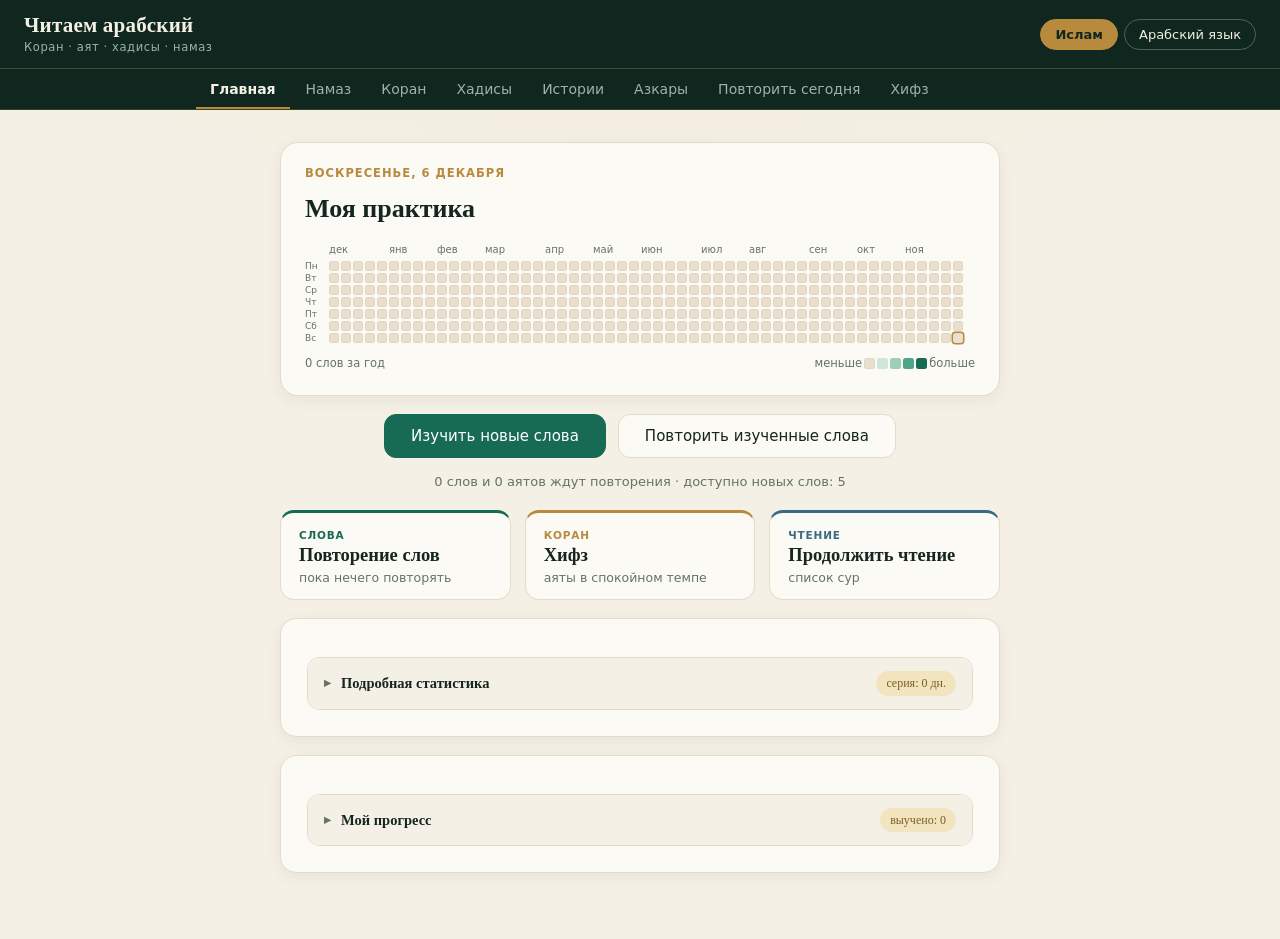
==== index.html @ 179c475f "Первичный коммит: сайт «Читаем арабский» Статический сайт (чистый HTML/CSS/JS, без сборщиков) для из" ====
﻿<!DOCTYPE html>
<html lang="ru">
<head>
<meta charset="UTF-8">
<meta name="viewport" content="width=device-width, initial-scale=1.0">
<title>Читаем арабский — тренажёр чтения</title>
<link rel="stylesheet" href="css/style.css">
</head>
<body>

  <div class="sticky-top">
  <header class="topbar">
    <div class="topbar-brand" onclick="switchTo('home')" role="button" tabindex="0" title="На главную">
      <h1 class="logo">Читаем арабский</h1>
      <p class="logo-sub">Коран · арабский · ежедневная практика</p>
    </div>
    <div class="mode-switch" role="tablist" aria-label="Режим обучения">
      <button class="mode-btn active" data-mode="islam" role="tab" aria-selected="true" onclick="setMode('islam')">Ислам</button>
      <button class="mode-btn" data-mode="arabic" role="tab" aria-selected="false" onclick="setMode('arabic')">Арабский язык</button>
    </div>
  </header>

  <nav class="subnav" aria-label="Разделы">
    <div class="subnav-inner">
      <button class="nav-tab" data-section="home">Главная</button>
      <button class="nav-tab" data-section="routes">Намаз</button>
      <button class="nav-tab active" data-section="quran">Коран</button>
      <button class="nav-tab" data-section="hadith">Хадисы</button>
      <button class="nav-tab" data-section="stories">Истории</button>
      <button class="nav-tab" data-section="adhkar">Азкары</button>
      <button class="nav-tab" data-section="review">Повторить сегодня <span class="nav-badge hidden" id="srsNavBadge"></span></button>
      <button class="nav-tab" data-section="hifz">Хифз <span class="nav-badge hidden" id="hifzNavBadge"></span></button>
      <button class="nav-tab hidden" data-section="huna1">Хуна Арабия 1 Том</button>
      <button class="nav-tab hidden" data-section="huna2">Хуна Арабия 2 Том</button>
      <button class="nav-tab hidden" data-section="words">Слова</button>
      <button class="nav-tab hidden" data-section="grammar">Грамматика</button>
    </div>
  </nav>
  </div>

  <!-- ЭКРАН 0: Главная — ежедневный план -->
  <main id="screen-home" class="screen">
    <div id="homeDashboard"></div>
  </main>

  <!-- ЭКРАН 0б: Намаз — путь понимания молитвы -->
  <main id="screen-routes" class="screen hidden">
    <h2 class="section-title">Намаз — понимать и заучивать молитву</h2>
    <div id="routesDashboard"></div>
  </main>

  <!-- ЭКРАН 1: Список сур (раздел «Коран») -->
  <main id="screen-list" class="screen">
    <h2 class="section-title">Коран</h2>
    <div id="storyList" class="story-grid"></div>
  </main>

  <!-- ЭКРАН 1б: Хадисы -->
  <main id="screen-hadith" class="screen hidden">
    <h2 class="section-title">Хадисы</h2>
    <div id="hadithList" class="story-grid"></div>
  </main>

  <!-- ЭКРАН 1б-2: Истории -->
  <main id="screen-stories" class="screen hidden">
    <h2 class="section-title">Истории</h2>
    <div id="storiesList" class="story-grid"></div>
  </main>

  <!-- ЭКРАН 1б-3: Азкары -->
  <main id="screen-adhkar" class="screen hidden">
    <h2 class="section-title">Азкары — поминание Аллаха</h2>
    <div id="adhkarList" class="story-grid"></div>
  </main>

  <!-- ЭКРАН 1в: Изучение слов -->
  <main id="screen-study" class="screen hidden">
    <h2 class="section-title">Изучение слов</h2>
    <div class="study-panel">
      <div id="studySetup">
        <label class="study-label">Источник слов</label>
        <select id="studySource" class="study-select"></select>
        <div id="studyFormatRow" class="hidden">
          <label class="study-label">Формат</label>
          <select id="studyFormat" class="study-select">
            <option value="choice">Выбор из вариантов</option>
            <option value="cards">Флеш-карточки (самооценка)</option>
          </select>
        </div>
        <button id="studyStartBtn" class="ctrl-btn primary wide">Начать</button>
        <p class="study-hint">Выбирайте правильный вариант из нескольких. Пять верных ответов подряд — слово считается выученным и больше не встречается в тренировке (остаётся в разделе «Повторить сегодня»). Сессия — не более 20 вопросов; каждые 5 слов — сборка аята из слов.</p>
      </div>
      <div id="studyGame" class="hidden">
        <div class="study-top">
          <div class="study-top-info">
            <div id="studySourceName" class="study-source-name"></div>
            <div class="study-progress">
              <span id="studyProgressText"></span>
              <span id="studyScoreText"></span>
            </div>
          </div>
          <button class="study-exit" id="studyExitBtn" title="Прервать тренировку">✕ Прервать</button>
        </div>
        <div id="studyStage"></div>
      </div>
    </div>
  </main>

  <!-- ЭКРАН 1г: Повторить сегодня (интервальное повторение) -->
  <main id="screen-review" class="screen hidden">
    <h2 class="section-title">Повторить сегодня</h2>
    <div class="study-panel" id="srsOverviewPanel"></div>
    <div class="study-panel hidden" id="srsSessionPanel">
      <div class="study-progress">
        <span id="srsProgressText"></span>
        <button class="study-exit" id="srsExitBtn" title="Прервать повторение">✕ Прервать</button>
        <span id="srsScoreText"></span>
      </div>
      <div id="srsStage"></div>
    </div>
  </main>

  <!-- ЭКРАН 1д: Хифз — заучивание Корана -->
  <main id="screen-hifz" class="screen hidden">
    <h2 class="section-title">Хифз — заучивание Корана</h2>
    <div class="study-panel" id="hifzSetupPanel">
      <h3 class="study-panel-title">Выбор аятов и режима</h3>
      <div id="hifzSetupForm"></div>
    </div>
    <div class="study-panel" id="hifzOverviewPanel">
      <h3 class="study-panel-title">Мой хифз</h3>
      <div id="hifzDashboard"></div>
    </div>
    <div class="study-panel hidden" id="hifzSessionPanel">
      <div class="study-progress">
        <span id="hifzProgressText"></span>
        <button class="study-exit" id="hifzExitBtn" title="Выйти из сессии">✕ Выйти</button>
        <span id="hifzScoreText"></span>
      </div>
      <div id="hifzStage"></div>
    </div>
  </main>

  <!-- ЭКРАН 1е: Хуна Арабия — Том 1 -->
  <main id="screen-huna1" class="screen hidden">
    <h2 class="section-title">Хуна Арабия — Том 1</h2>
    <div id="huna1List" class="book-list"></div>
  </main>

  <!-- ЭКРАН 1е-2: Хуна Арабия — Том 2 -->
  <main id="screen-huna2" class="screen hidden">
    <h2 class="section-title">Хуна Арабия — Том 2</h2>
    <div id="huna2List" class="book-list"></div>
  </main>

  <!-- ЭКРАН 1е-3: Грамматика -->
  <main id="screen-grammar" class="screen hidden">
    <h2 class="section-title">Грамматика</h2>
    <div class="words-bar">
      <button type="button" class="fold-all-btn" id="grammarFoldAll">Развернуть все</button>
    </div>
    <div id="grammarList" class="grammar-groups"></div>
  </main>

  <!-- ЭКРАН 1е-4: Заметка грамматики -->
  <main id="screen-grammar-note" class="screen hidden">
    <button class="back-btn" id="grammarBackBtn">← К списку грамматики</button>
    <h2 id="grammarNoteTitle" class="story-title-ru"></h2>
    <div id="grammarNoteBody" class="grammar-body"></div>
  </main>

  <!-- ЭКРАН 1е-5: Слова (Том → Глава → слова со статусом изучения) -->
  <main id="screen-words" class="screen hidden">
    <h2 class="section-title">Слова</h2>
    <div class="words-bar">
      <div class="words-books" id="wordsBooks" role="tablist" aria-label="Том"></div>
      <input id="wordsSearch" class="words-search" type="search" placeholder="Поиск слова или перевода…" aria-label="Поиск слова">
      <div class="words-filters" id="wordsFilters"></div>
      <button type="button" class="fold-all-btn" id="wordsFoldAll">Развернуть все</button>
    </div>
    <div id="wordsSummary" class="words-summary"></div>
    <div id="wordsBody" class="words-body"></div>
  </main>

  <!-- ЭКРАН 2: Чтение истории -->
  <main id="screen-reader" class="screen hidden">
    <button class="back-btn" id="readerBackBtn" onclick="goHome()">← К списку историй</button>
    <h2 id="storyTitleAr" class="story-title-ar"></h2>
    <h3 id="storyTitleRu" class="story-title-ru"></h3>
    <div id="storyIntro" class="story-intro hidden"></div>

    <div class="harakat-controls" id="harakatControls">
      <span class="hc-label">Огласовки:</span>
      <button class="hc-btn" data-h="full" title="Оригинальный текст с полными огласовками">полные</button>
      <button class="hc-btn" data-h="partial" title="Видны только шадда и сукун — падежные окончания скрыты">частичные</button>
      <button class="hc-btn" data-h="none" title="Текст без огласовок — тренировка чтения">без огласовок</button>
    </div>

    <div class="player-bar">
      <button id="btnRewind" class="player-btn" title="Назад на 5 секунд" aria-label="Назад на 5 секунд">−5с</button>
      <button id="btnPlayPause" class="player-btn primary" title="Воспроизвести или приостановить" aria-label="Воспроизвести или приостановить">▶</button>
      <button id="btnStop" class="player-btn" title="Остановить" aria-label="Остановить воспроизведение">■</button>
      <button id="btnForward" class="player-btn" title="Вперёд на 5 секунд" aria-label="Вперёд на 5 секунд">+5с</button>
      <div class="player-time">
        <span id="timeCurrent">0:00</span>
        <input type="range" id="seekBar" min="0" max="100" value="0" step="0.1">
        <span id="timeTotal">0:00</span>
      </div>
      <label class="speed-control reciter-control">
        Чтец:
        <select id="reciterSelect"></select>
      </label>
      <label class="speed-control">
        Скорость:
        <select id="speedSelect">
          <option value="0.75">0.75×</option>
          <option value="1" selected>1×</option>
          <option value="1.25">1.25×</option>
        </select>
      </label>
    </div>
    <audio id="audioPlayer" preload="none"></audio>

    <div id="playerStatus" class="recognition-status hidden"></div>

    <div class="basmala-block">
      <div class="basmala-ar" id="basmalaAr" lang="ar" dir="rtl"></div>
      <div class="basmala-ru" id="basmalaRu"></div>
    </div>

    <div id="storyText" class="story-text"></div>

    <div id="surahNav" class="surah-nav hidden"></div>

    <div id="readerStudy" class="reader-study"></div>

    <div class="legend">
      <span class="legend-item"><span class="dot dot-new"></span> новое слово</span>
      <span class="legend-item"><span class="dot dot-seen"></span> наведено курсором</span>
      <span class="legend-item"><span class="dot dot-known"></span> изучено (клик)</span>
      <span class="legend-item"><span class="dot dot-speaking"></span> сейчас звучит</span>
    </div>

    <div class="rec-panel">
      <div class="rec-buttons">
        <button class="ctrl-btn small" id="recToggleBtn">Записать моё чтение</button>
        <button class="ctrl-btn small hidden" id="recPlayBtn">▶ Прослушать себя</button>
        <button class="ctrl-btn small hidden" id="recDeleteBtn">Удалить запись</button>
      </div>
      <span id="recStatus" class="rec-status"></span>
      <p class="rec-hint">Запись остаётся только на вашем устройстве и никуда не отправляется. Это не проверка правильности чтения или таджвида — только возможность услышать себя и сравнить с чтецом.</p>
    </div>
  </main>

  <!-- Карточка слова -->
  <div id="wordCard" class="word-card hidden" role="dialog" aria-modal="true" aria-label="Карточка слова">
    <button class="word-card-close" onclick="closeWordCard()" aria-label="Закрыть карточку слова">✕</button>
    <div class="word-card-ar" id="wcAr" lang="ar" dir="rtl"></div>
    <div class="word-card-tr" id="wcTr"></div>
    <div class="word-card-row"><span class="label">Перевод:</span> <span id="wcRu"></span></div>
    <div class="word-card-row"><span class="label">Часть речи:</span> <span id="wcPos"></span></div>
    <div class="word-card-row"><span class="label">Корень:</span> <span id="wcRoot" class="arabic-inline"></span></div>
    <div class="word-card-row"><span class="label">Повторение:</span> <span id="wcSrs">—</span></div>
    <div class="word-card-row def"><span class="label">Объяснение:</span> <span id="wcDef"></span></div>
    <div class="word-card-actions">
      <button class="ctrl-btn small primary" id="wcSrsAction">Добавить в повторение</button>
      <button class="ctrl-btn small hidden" id="wcOccBtn"></button>
      <button class="ctrl-btn small hidden" id="wcRootBtn">Слова с этим корнем</button>
      <button class="ctrl-btn small" id="wcPlayBtn">Прослушать слово</button>
    </div>
  </div>

  <!-- Модальный список (вхождения слова / слова с корнем) -->
  <div id="listModal" class="word-card list-modal hidden" role="dialog" aria-modal="true" aria-label="Список">
    <button class="word-card-close" onclick="closeListModal()" aria-label="Закрыть список">✕</button>
    <h3 class="lm-title" id="lmTitle" lang="ar" dir="rtl"></h3>
    <p class="lm-note" id="lmNote"></p>
    <div class="lm-body" id="lmBody"></div>
  </div>
  <div id="overlay" class="overlay hidden" onclick="closeWordCard()"></div>

  <!-- Легковесная подсказка при наведении -->
  <div id="tooltip" class="tooltip hidden"></div>

  <script src="js/data.js"></script>
  <script src="js/data-juz30.js"></script>
  <script src="js/data-fatiha.js"></script>
  <script src="js/data-hadith.js"></script>
  <script src="js/data-namaz.js"></script>
  <script src="js/data-vault.js"></script>
  <script src="js/data-vault-words.js"></script>
  <script src="js/data-adhkar.js"></script>
  <script src="js/data-huna.js"></script>
  <script src="js/util.js"></script>
  <script src="js/mode.js"></script>
<script src="js/srs-core.js"></script>
<script src="js/words-core.js"></script>
<script src="js/word-index.js"></script>
  <script src="js/srs.js"></script>
  <script src="js/hifz.js"></script>
  <script src="js/dashboard.js"></script>
  <script src="js/routes.js"></script>
  <script src="js/app.js"></script>
</body>
</html>
---- css/style.css ----
/* ============================================================
   «Тихая рукопись» — дизайн сайта «Читаем арабский»
   Тёплая бумага, глубокая зелень, ночной индиго, матовое золото.
   Один файл стилей; все классы из HTML/JS сохранены.
   ============================================================ */

:root {
  /* основная палитра */
  --ink: #15251f;
  --ink-muted: #64726b;
  --night: #102720;
  --night-soft: #1b3b31;
  --paper: #f5f0e5;
  --paper-deep: #e9dfcc;
  --card: #fcfaf4;
  --emerald: #176b55;
  --emerald-bright: #2b8a6e;
  --gold: #b78a3d;
  --gold-soft: #f1e4bf;
  --terracotta: #a64b3b;
  --terracotta-soft: #f7ddd6;
  --blue: #386b82;
  --focus: #d1a449;

  /* мягкие производные */
  --emerald-soft: #e3efe9;
  --line: #e3dcc9;
  --shadow-soft: 0 4px 16px rgba(21, 37, 31, .06);
  --shadow-raised: 0 10px 28px rgba(21, 37, 31, .10);

  /* совместимость со старыми именами (использовались в JS/inline) */
  --bg: var(--paper);
  --panel: var(--card);
  --muted: var(--ink-muted);
  --accent: var(--emerald);
  --accent-soft: var(--emerald-soft);
  --playing: var(--emerald-bright);
  --new-word: var(--ink);
  --seen-word: #96702c;
  --known-word: var(--emerald);

  /* типографика */
  --font-ui: "Inter", "Segoe UI", system-ui, -apple-system, Arial, sans-serif;
  --font-serif: Georgia, "Palatino Linotype", "Times New Roman", serif;
  --ar-font: "Amiri", "Noto Naskh Arabic", "Scheherazade New", "Traditional Arabic", "Times New Roman", serif;

  --radius: 14px;
  --header-h: 110px;
}

* { box-sizing: border-box; }

html { scroll-behavior: smooth; }

body {
  margin: 0;
  font-family: var(--font-ui);
  background: var(--paper);
  background-image: radial-gradient(1200px 400px at 50% -80px, rgba(183, 138, 61, .06), transparent 70%);
  color: var(--ink);
  line-height: 1.55;
  -webkit-font-smoothing: antialiased;
}

/* ============================================================
   Шапка: тёмная «обложка»
   ============================================================ */

.sticky-top { position: sticky; top: 0; z-index: 50; }

.topbar {
  background: var(--night);
  color: var(--paper);
  padding: 13px 24px 11px;
  border-bottom: 1px solid rgba(183, 138, 61, .35);
}
.topbar-brand {
  max-width: 920px;
  margin: 0 auto;
  cursor: pointer;
  user-select: none;
}
.topbar-brand:focus-visible { outline: 3px solid var(--focus); outline-offset: 4px; border-radius: 4px; }
.logo {
  margin: 0;
  font-family: var(--font-serif);
  font-size: 21px;
  font-weight: 600;
  letter-spacing: .2px;
  color: var(--paper);
  line-height: 1.15;
}
.logo-sub {
  margin: 2px 0 0;
  font-size: 11.5px;
  letter-spacing: .6px;
  color: #9db3a8;
}
.badge {
  background: rgba(255,255,255,.16);
  padding: 6px 14px;
  border-radius: 20px;
  font-size: 14px;
}

/* ---------- Навигация ---------- */
.subnav {
  background: var(--night);
  border-bottom: 1px solid rgba(183, 138, 61, .25);
}
.subnav-inner {
  max-width: 920px; margin: 0 auto; padding: 0 16px;
  display: flex; gap: 2px; align-items: stretch;
  overflow-x: auto;
  scrollbar-width: none;
}
.subnav-inner::-webkit-scrollbar { display: none; }
.nav-tab {
  border: none; background: none; padding: 12px 14px 10px;
  font-family: var(--font-ui);
  font-size: 14px; cursor: pointer; color: #9db3a8;
  border-bottom: 2px solid transparent;
  white-space: nowrap;
  transition: color .15s, border-color .15s;
}
.nav-tab:hover { color: var(--paper); }
.nav-tab.active {
  color: var(--paper);
  border-bottom-color: var(--gold);
  font-weight: 600;
}
.nav-study { margin-right: 0; margin-left: auto; color: var(--emerald-bright); }

.nav-badge {
  background: var(--gold); color: var(--night);
  border-radius: 999px;
  font-size: 10.5px; font-weight: 700; padding: 1px 7px; margin-left: 6px;
  vertical-align: middle;
  font-variant-numeric: tabular-nums;
}

/* ============================================================
   Общие экраны
   ============================================================ */

.screen { max-width: 920px; margin: 0 auto; padding: 26px 20px 48px; }
.hidden { display: none !important; }

.section-title {
  font-family: var(--font-serif);
  font-size: 25px; font-weight: 600;
  margin: 6px 0 22px; color: var(--ink);
}

.list-header {
  display: flex; justify-content: space-between; align-items: center;
  gap: 12px; flex-wrap: wrap; margin: 8px 0 20px;
}
.list-header .section-title { margin: 0; }

/* ============================================================
   Каталог сур и историй
   ============================================================ */

#storyList { display: block; }
.story-grid {
  display: grid;
  grid-template-columns: repeat(auto-fill, minmax(min(264px, 100%), 1fr));
  gap: 16px;
}
.story-card {
  position: relative;
  background: var(--card);
  border: 1px solid var(--line);
  border-radius: var(--radius);
  padding: 20px 22px 16px;
  cursor: pointer;
  overflow: hidden;
  transition: transform .14s, box-shadow .14s, border-color .14s;
}
.story-card:hover {
  transform: translateY(-3px);
  border-color: var(--emerald);
  box-shadow: var(--shadow-raised);
}
/* бледный номер суры фоном */
.story-card[data-surah]:not([data-surah=""])::before {
  content: attr(data-surah);
  position: absolute; right: 10px; bottom: -14px;
  font-family: var(--font-serif);
  font-size: 64px; font-weight: 700; line-height: 1;
  color: rgba(23, 107, 85, .10);
  pointer-events: none;
}
.story-card .sc-ar {
  font-family: var(--ar-font);
  font-size: 27px;
  direction: rtl; text-align: right;
  color: var(--emerald);
  margin-bottom: 8px;
  line-height: 1.5;
}
.story-card .sc-ru { font-size: 15.5px; font-weight: 600; color: var(--ink); }
.story-card .sc-meta { font-size: 12.5px; color: var(--ink-muted); margin-top: 5px; padding-right: 34px; }

/* статус изучения — спокойная текстовая метка */
.sc-status {
  position: absolute; top: 12px; left: 12px;
  border: none; background: transparent;
  font-family: var(--font-ui);
  font-size: 11px; padding: 2px 4px;
  cursor: pointer; color: var(--ink-muted); white-space: nowrap;
  opacity: .85;
  transition: opacity .12s, color .12s;
}
.sc-status:hover { opacity: 1; color: var(--emerald); }
.sc-status.learning { color: var(--emerald); }
.sc-status.memorized { color: var(--gold); }

/* значок «учить слова» — правый нижний угол карточки */
.sc-study {
  position: absolute; bottom: 10px; right: 10px;
  width: 30px; height: 30px; border-radius: 50%;
  border: 1px solid var(--line); background: var(--paper);
  font-family: var(--font-ui); font-size: 12px; font-weight: 700;
  color: var(--emerald); cursor: pointer;
  display: inline-flex; align-items: center; justify-content: center;
  opacity: .8; transition: opacity .12s, background .12s, border-color .12s;
}
.sc-study:hover { opacity: 1; background: var(--emerald); color: #fff; border-color: var(--emerald); }

/* кнопка в конце читалки */
.reader-study { margin: 26px 0 8px; }

/* панель фильтра + поиск */
.surah-filter {
  display: flex; flex-wrap: wrap; gap: 8px;
  margin-bottom: 14px; align-items: center;
}
.sf-btn {
  border: 1px solid var(--line); background: var(--card); border-radius: 999px;
  padding: 6px 14px; font-size: 13px; cursor: pointer;
  color: var(--ink-muted);
  font-family: var(--font-ui);
  transition: background .15s, color .15s, border-color .15s;
}
.sf-btn:hover { background: var(--paper-deep); color: var(--ink); }
.sf-btn.active { background: var(--night); color: var(--paper); border-color: var(--night); }
.sf-search {
  flex: 1; min-width: 170px;
  border: 1px solid var(--line); border-radius: 999px;
  padding: 6px 16px; font-size: 13px;
  font-family: var(--font-ui);
  background: var(--card); color: var(--ink);
  outline: none;
  transition: border-color .15s;
}
.sf-search::placeholder { color: #9aa59e; }
.sf-search:focus { border-color: var(--gold); }

/* ============================================================
   Читалка
   ============================================================ */

.back-btn {
  background: none; border: none;
  color: var(--emerald);
  font-family: var(--font-ui);
  font-size: 14px; cursor: pointer;
  padding: 6px 0; margin-bottom: 10px;
}
.back-btn:hover { text-decoration: underline; }

.story-title-ar {
  font-family: var(--ar-font);
  font-size: 40px;
  direction: rtl; text-align: right;
  margin: 0 0 6px;
  color: var(--emerald);
  line-height: 1.45;
}
.story-title-ru {
  font-family: var(--font-serif);
  font-size: 17px; color: var(--ink-muted);
  margin: 0 0 18px; font-weight: 500;
}

/* Пояснительный блок текста (например, раздел «Намаз») */
.story-intro {
  max-width: 760px; margin: 0 0 20px;
  padding: 16px 20px;
  background: var(--paper-deep);
  border-left: 3px solid var(--emerald);
  border-radius: 0 12px 12px 0;
}
.story-intro p {
  margin: 0 0 10px; font-size: 14.5px; line-height: 1.65; color: var(--ink);
}
.story-intro p:last-child { margin-bottom: 0; }

/* ---------- Сегментированный контрол огласовок ---------- */
.harakat-controls {
  display: inline-flex; align-items: center; gap: 10px; flex-wrap: wrap;
  margin: 0 0 16px;
}
.hc-label { font-size: 12.5px; color: var(--ink-muted); }
.hc-btn {
  border: 1px solid var(--line); background: var(--card);
  padding: 6px 14px; font-size: 13px; cursor: pointer;
  font-family: var(--font-ui); color: var(--ink-muted);
  transition: background .15s, color .15s;
}
.hc-btn:first-of-type { border-radius: 10px 0 0 10px; }
.hc-btn:last-of-type { border-radius: 0 10px 10px 0; }
.hc-btn + .hc-btn { margin-left: -1px; }
.hc-btn:hover { background: var(--paper-deep); color: var(--ink); }
.hc-btn.active { background: var(--night); color: var(--paper); border-color: var(--night); }

/* ---------- Плеер: компактная тёмная панель ---------- */
.player-bar {
  position: sticky;
  top: calc(var(--header-h, 110px) + 10px);
  z-index: 55; /* выше шапки: плеер не может быть перекрыт ничем */
  display: flex; flex-wrap: wrap; align-items: center; gap: 10px;
  background: var(--night);
  border: 1px solid rgba(183, 138, 61, .3);
  border-radius: var(--radius);
  padding: 10px 14px;
  box-shadow: var(--shadow-soft);
  margin-bottom: 20px;
}
.player-btn {
  background: transparent;
  border: 1px solid rgba(245, 240, 229, .28);
  border-radius: 10px;
  padding: 8px 12px;
  font-size: 13.5px; cursor: pointer;
  color: var(--paper);
  font-variant-numeric: tabular-nums;
  min-width: 44px;
  transition: background .14s, border-color .14s;
}
.player-btn:hover { background: rgba(245, 240, 229, .12); }
.player-btn.primary {
  background: var(--gold); color: var(--night);
  border-color: var(--gold); font-size: 15px;
}
.player-btn.primary:hover { background: var(--focus); border-color: var(--focus); }
.player-time {
  display: flex; align-items: center; gap: 10px;
  flex: 1; min-width: 190px;
  font-size: 12.5px; color: #b8c7bd;
  font-variant-numeric: tabular-nums;
}
#seekBar { flex: 1; accent-color: var(--gold); cursor: pointer; }
.speed-control {
  font-size: 12.5px; color: #b8c7bd;
  display: inline-flex; align-items: center; gap: 6px;
}
.speed-control select {
  padding: 5px 8px; border-radius: 8px;
  border: 1px solid rgba(245, 240, 229, .28);
  background: var(--night-soft); color: var(--paper);
  font-family: var(--font-ui); font-size: 12.5px;
  cursor: pointer;
}
.speed-control select:focus-visible { outline: 2px solid var(--focus); }

.recognition-status {
  padding: 10px 16px; border-radius: 10px; margin-bottom: 16px;
  font-size: 14px;
  background: var(--emerald-soft); color: var(--emerald);
}

/* ---------- Басмала ---------- */
.basmala-block { text-align: center; margin: 4px 0 26px; }
.basmala-ar {
  font-family: var(--ar-font);
  font-size: 27px;
  color: var(--gold);
  direction: rtl;
  line-height: 1.6;
}
.basmala-ru { font-size: 12.5px; color: var(--ink-muted); margin-top: 2px; }

/* ---------- Аяты ---------- */
.story-text { direction: rtl; }
.sentence {
  font-family: var(--ar-font);
  font-size: 36px;
  line-height: 1.95;
  margin-bottom: 22px;
  padding: 18px 22px 16px;
  background: var(--card);
  border: 1px solid var(--line);
  border-right: 3px solid var(--paper-deep);
  border-radius: var(--radius);
  transition: border-color .2s, background .2s;
  max-width: 100%;
}
.sentence.playing {
  border-right-color: var(--emerald);
  background: #f0f6f1;
  box-shadow: none;
}
.ayah-num {
  display: inline-flex;
  align-items: center; justify-content: center;
  width: 36px; height: 36px;
  border: 1px solid #d4c9ab;
  border-radius: 50%;
  background: transparent;
  color: var(--ink-muted);
  font-size: 17px;
  font-family: var(--ar-font);
  cursor: pointer; user-select: none;
  vertical-align: middle;
  margin-left: 10px;
  transition: border-color .15s, color .15s;
}
.ayah-num:hover { border-color: var(--gold); color: var(--gold); }

.sentence .word {
  cursor: pointer;
  border-radius: 5px;
  padding: 0 4px;
  margin: 0 3px;
  transition: background .15s, color .15s;
}
.sentence .word.status-seen { color: var(--seen-word); }
.sentence .word.status-known {
  color: var(--known-word);
  box-shadow: inset 0 -2px 0 rgba(23, 107, 85, .28);
}
.sentence .word:hover { background: var(--gold-soft); }

.sentence-ru {
  direction: ltr; text-align: left;
  font-family: var(--font-ui);
  font-size: 14.5px; color: var(--ink-muted);
  margin-top: 8px; line-height: 1.55;
}
.sentence-en {
  direction: ltr; text-align: left;
  font-family: var(--font-ui);
  font-size: 12.5px; color: #99a29b;
  font-style: italic;
  margin-top: 4px; line-height: 1.5;
}
.sentence-tr {
  direction: ltr; text-align: left;
  font-family: var(--font-ui);
  font-size: 14.5px; color: #5f7d6e;
  margin-top: 7px; line-height: 1.55;
}
.sentence-when {
  direction: ltr; text-align: left;
  font-family: var(--font-ui);
  font-size: 12.5px; color: #8a6a2a;
  border-left: 2px solid var(--gold);
  border-radius: 0;
  padding: 2px 0 2px 10px;
  margin-top: 10px;
  max-width: 100%;
  display: block;
  width: fit-content;
}

/* ---------- Легенда ---------- */
.legend {
  display: flex; flex-wrap: wrap; gap: 16px; margin-top: 26px;
  font-size: 12.5px; color: var(--ink-muted);
}
.legend-item { display: flex; align-items: center; gap: 6px; }
.dot { width: 11px; height: 11px; border-radius: 50%; display: inline-block; }
.dot-new { background: var(--new-word); }
.dot-seen { background: var(--seen-word); }
.dot-known { background: var(--known-word); }
.dot-speaking { background: var(--playing); }

/* ---------- Подсказка ---------- */
.tooltip {
  position: fixed; z-index: 60; max-width: 280px;
  background: var(--night); color: var(--paper);
  padding: 9px 13px; border-radius: 10px; font-size: 13.5px;
  border: 1px solid rgba(183, 138, 61, .35);
  pointer-events: none; box-shadow: var(--shadow-raised);
}
.tooltip .tt-ar { font-family: var(--ar-font); font-size: 20px; direction: rtl; }
.tooltip .tt-ru { color: #e4cf9a; }

/* ============================================================
   Карточка слова и модальные окна
   ============================================================ */

.overlay { position: fixed; inset: 0; background: rgba(16, 24, 20, .45); z-index: 70; }
.word-card {
  position: fixed; top: 50%; left: 50%; transform: translate(-50%, -50%);
  z-index: 80; background: #fdfcf7;
  width: min(440px, 92vw);
  max-height: 88vh; overflow-y: auto;
  border: 1px solid var(--line);
  border-radius: 16px; padding: 28px;
  box-shadow: 0 24px 60px rgba(21, 37, 31, .22);
}
.word-card-close {
  position: absolute; top: 10px; right: 12px;
  border: none; background: none;
  font-size: 17px; cursor: pointer; color: var(--ink-muted);
  width: 36px; height: 36px; border-radius: 50%;
}
.word-card-close:hover { background: var(--paper-deep); color: var(--ink); }
.word-card-ar {
  font-family: var(--ar-font); font-size: 44px; direction: rtl; text-align: right;
  color: var(--emerald); margin-bottom: 2px; line-height: 1.5;
}
.word-card-tr {
  color: var(--ink-muted); font-style: italic; margin-bottom: 14px;
  direction: ltr; text-align: left; font-size: 14px;
}
.word-card-row { margin-bottom: 9px; font-size: 14.5px; }
.word-card-row .label {
  color: var(--ink-muted); font-weight: 600; font-size: 12px;
  text-transform: uppercase; letter-spacing: .4px; margin-right: 6px;
}
.arabic-inline { font-family: var(--ar-font); font-size: 20px; }
.word-card-row.def {
  margin-top: 12px; padding-top: 12px;
  border-top: 1px dashed var(--line);
  line-height: 1.65; color: var(--ink);
}
.word-card-actions {
  display: flex; flex-wrap: wrap; gap: 8px; justify-content: center; margin-top: 16px;
}

.list-modal { width: min(560px, 94vw); }
.lm-title {
  margin: 4px 0 2px; font-size: 24px; color: var(--emerald);
  font-family: var(--ar-font); direction: rtl; text-align: right;
}
.lm-note { font-size: 12px; color: var(--ink-muted); margin: 0 0 12px; }
.lm-body { max-height: 56vh; overflow-y: auto; display: flex; flex-direction: column; gap: 8px; }
.occ-item {
  border: 1px solid var(--line); border-radius: 10px; padding: 10px 12px;
  background: var(--card); display: flex; flex-direction: column; gap: 6px;
  align-items: flex-start;
}
.occ-item.occ-current { border-color: var(--emerald); background: var(--emerald-soft); }
.occ-src { font-size: 12px; color: var(--ink-muted); direction: ltr; }
.occ-context {
  font-family: var(--ar-font); font-size: 21px; line-height: 1.8;
  color: var(--ink); width: 100%;
}
.occ-word-ar { font-family: var(--ar-font); font-size: 26px; color: var(--emerald); direction: rtl; }
.occ-ru { font-size: 13.5px; color: var(--ink); }
.occ-mark { background: var(--gold-soft); color: inherit; border-radius: 4px; padding: 0 2px; }

.word.jump-flash { animation: jumpflash 1.3s ease-in-out 2; }
@keyframes jumpflash {
  0% { background: var(--gold-soft); box-shadow: 0 0 0 3px var(--gold); }
  100% { background: transparent; box-shadow: 0 0 0 0 transparent; }
}

/* ============================================================
   Кнопки
   ============================================================ */

.ctrl-btn {
  background: var(--card);
  border: 1px solid var(--line);
  border-radius: 10px;
  padding: 10px 18px;
  font-size: 14px; font-family: var(--font-ui);
  color: var(--ink);
  cursor: pointer;
  transition: background .14s, border-color .14s;
}
.ctrl-btn:hover { background: var(--paper-deep); border-color: #cfc4a8; }
.ctrl-btn:active { background: var(--paper-deep); }
.ctrl-btn.small { padding: 7px 13px; font-size: 13px; margin-top: 10px; }
.ctrl-btn.wide { width: 100%; margin-top: 16px; }
.ctrl-btn.primary {
  background: var(--emerald); color: #fff; border-color: var(--emerald);
}
.ctrl-btn.primary:hover { background: #12584a; border-color: #12584a; }
.ctrl-btn:disabled { opacity: .45; cursor: default; }

.surah-nav {
  display: flex; flex-wrap: wrap; gap: 10px; justify-content: center;
  margin-top: 30px; padding-top: 22px;
  border-top: 1px solid var(--line);
}
.surah-nav .ctrl-btn { margin-top: 0; }

/* ---------- Запись своего чтения ---------- */
.rec-panel {
  margin-top: 24px; padding: 14px 16px;
  background: var(--card);
  border: 1px dashed #cfc4a8; border-radius: var(--radius);
}
.rec-buttons { display: flex; gap: 8px; flex-wrap: wrap; align-items: center; }
.rec-status { font-size: 12.5px; color: var(--ink-muted); margin-left: 8px; }
.rec-hint { font-size: 12px; color: var(--ink-muted); margin: 10px 0 0; }

/* ============================================================
   Панели изучения
   ============================================================ */

.study-panel {
  background: var(--card); border: 1px solid var(--line);
  border-radius: 16px; padding: 26px;
  max-width: 720px; margin: 0 auto 18px;
  box-shadow: var(--shadow-soft);
}
.study-panel-title {
  font-family: var(--font-serif);
  margin: 0 0 16px; font-size: 19px; font-weight: 600;
}
.study-label { display: block; font-size: 12.5px; color: var(--ink-muted); margin: 14px 0 5px; }
.study-label:first-child { margin-top: 0; }
.study-select {
  width: 100%; padding: 10px 12px; border-radius: 10px;
  border: 1px solid var(--line); background: var(--card);
  font-size: 14px; font-family: var(--font-ui); color: var(--ink);
}
.study-select:focus-visible { outline: 2px solid var(--focus); }
.study-hint { font-size: 12.5px; color: var(--ink-muted); margin-top: 12px; line-height: 1.6; }

.study-top {
  display: flex; align-items: flex-start; justify-content: space-between;
  gap: 12px; margin-bottom: 16px;
  scroll-margin-top: 124px;
}
.study-top-info { min-width: 0; }
.study-source-name {
  font-family: var(--font-serif); font-size: 16px; color: var(--ink);
  margin-bottom: 4px; overflow: hidden; text-overflow: ellipsis; white-space: nowrap;
}
.study-progress {
  display: flex; gap: 12px; align-items: center;
  font-size: 12.5px; color: var(--ink-muted);
  font-variant-numeric: tabular-nums;
}
#studyStage { scroll-margin-top: 124px; }
#exFeedback { scroll-margin-top: 124px; }
.study-question-ar {
  font-family: var(--ar-font); font-size: 42px; direction: rtl; text-align: center;
  color: var(--emerald); margin: 10px 0 22px; line-height: 1.75;
}
.study-audio-wrap { text-align: center; margin: -6px 0 18px; }
.study-audio-btn {
  display: inline-flex; align-items: center; gap: 8px;
  border: 1.5px solid var(--emerald); background: var(--emerald-soft);
  color: var(--emerald); border-radius: 999px; padding: 9px 22px;
  font-size: 14px; font-weight: 600; cursor: pointer;
  font-family: var(--font-ui);
  transition: background .15s, color .15s, transform .1s;
}
.study-audio-btn:hover { background: var(--emerald); color: #fff; }
.study-audio-btn:active { transform: scale(.97); }
.study-exit {
  border: none; background: none; color: var(--ink-muted); font-size: 12.5px;
  cursor: pointer; padding: 4px 8px; border-radius: 8px;
  font-family: var(--font-ui);
}
.study-exit:hover { color: var(--terracotta); background: var(--terracotta-soft); }
.study-question-ru {
  font-size: 18px; text-align: center; font-weight: 600; margin: 14px 0 20px;
}
.study-options { display: grid; grid-template-columns: 1fr 1fr; gap: 10px; }
.option-btn {
  padding: 13px 12px; border-radius: 12px; border: 1px solid var(--line);
  background: var(--card); font-size: 15px; cursor: pointer; line-height: 1.45;
  font-family: var(--font-ui); color: var(--ink);
  transition: background .14s, border-color .14s;
}
.option-btn {
  position: relative;
  display: flex;
  align-items: center;
  gap: 10px;
  text-align: left;
}
.option-btn .ob-num {
  flex: 0 0 auto;
  width: 22px; height: 22px;
  display: inline-flex; align-items: center; justify-content: center;
  border: 1px solid var(--line);
  border-radius: 6px;
  background: var(--paper-deep);
  color: var(--ink-muted);
  font-family: var(--font-ui);
  font-size: 12px;
  font-weight: 700;
  line-height: 1;
}
.option-btn:hover:not(:disabled) .ob-num { border-color: var(--gold); color: #7d5a1a; background: #fff; }
.option-btn.correct .ob-num { border-color: var(--emerald); color: var(--emerald); background: #fff; }
.option-btn.wrong .ob-num { border-color: var(--terracotta); color: var(--terracotta); background: #fff; }
.option-btn .ob-text { flex: 1 1 auto; }
.option-btn .ob-ar { font-family: var(--ar-font); font-size: 24px; flex: 1 1 auto; }
.option-btn:hover:not(:disabled) { background: var(--gold-soft); border-color: #d4c28a; }
.option-btn:disabled { cursor: default; }
.option-btn.correct { background: #e0efe6; border-color: var(--emerald); }
.option-btn.wrong { background: var(--terracotta-soft); border-color: #d9a08f; }

.study-word-info {
  margin-top: 20px; padding: 18px 16px; border-radius: 12px;
  background: var(--emerald-soft); text-align: center;
}
.study-word-info .swi-ar {
  font-family: var(--ar-font); font-size: 31px; color: var(--emerald);
  direction: rtl; line-height: 1.65;
}
.study-word-info .swi-tr { font-size: 13.5px; color: var(--ink-muted); font-style: italic; }
.study-word-info .swi-ru { font-size: 16px; margin-top: 6px; }
.study-word-info .ctrl-btn { margin-top: 10px; }
.ex-result { font-size: 14px; font-weight: 700; letter-spacing: .3px; margin-bottom: 8px; }
.ex-result.ex-ok { color: #1f6f4a; }
.ex-result.ex-bad { color: #b3261e; }
.study-learned { margin-bottom: 16px; font-size: 14px; color: var(--emerald); }

/* сборка фразы */
.chip {
  display: inline-block; font-family: var(--ar-font); font-size: 24px;
  padding: 4px 14px; border: 1px solid var(--line); border-radius: 10px;
  background: var(--card); cursor: pointer; margin: 4px; direction: rtl;
  transition: background .13s;
}
.chip:hover { background: var(--gold-soft); }
.chip.used { opacity: .28; pointer-events: none; }
.builder-pool {
  min-height: 90px; padding: 10px; border: 2px dashed #cfc4a8;
  border-radius: 12px; text-align: center; direction: rtl; margin-bottom: 14px;
}
.builder-answer {
  min-height: 84px; padding: 10px; border: 2px solid var(--paper-deep);
  border-radius: 12px; background: var(--card); text-align: center;
  direction: rtl; margin-bottom: 14px;
}
.builder-answer.builder-ok { border-color: var(--emerald); background: #edf6f0; }
.builder-answer.builder-bad { border-color: var(--terracotta); background: var(--terracotta-soft); }
.study-actions { display: flex; gap: 10px; margin-top: 6px; flex-wrap: wrap; }
.study-summary { text-align: center; padding: 30px 0; }
.study-summary .big { font-family: var(--font-serif); font-size: 44px; margin: 10px 0; }
.study-summary .percent { font-size: 17px; color: var(--ink-muted); margin-bottom: 18px; }

/* итоговый список «стоит повторить» */
.study-missed {
  max-width: 520px; margin: 0 auto 20px; text-align: left;
  background: var(--paper-deep); border-radius: 12px; padding: 14px 18px;
}
.study-missed .sm-title { font-size: 12.5px; letter-spacing: .5px; text-transform: uppercase; color: var(--gold); font-weight: 600; margin-bottom: 8px; }
.study-missed .sm-item { display: flex; justify-content: space-between; align-items: baseline; gap: 12px; padding: 5px 0; border-bottom: 1px dashed var(--line); }
.study-missed .sm-item:last-child { border-bottom: none; }
.study-missed .sm-ar { font-family: var(--ar-font); font-size: 22px; color: var(--emerald); direction: rtl; }
.study-missed .sm-ru { font-size: 13.5px; color: var(--ink-muted); text-align: right; }

/* ---------- Статистика изучения ---------- */
#studyStatsPanel { margin-top: 18px; }
#studyStats { margin-bottom: 10px; }
.stats-row { display: grid; grid-template-columns: repeat(3, 1fr); gap: 10px; }
.stats-row-4 { grid-template-columns: repeat(4, 1fr); }
.stats-row-5 { grid-template-columns: repeat(5, 1fr); }
.stat-box {
  background: var(--paper); border: 1px solid var(--line);
  border-radius: 12px; padding: 13px 8px; text-align: center;
}
.stat-box .stat-num {
  font-family: var(--font-serif);
  font-size: 26px; font-weight: 700; color: var(--emerald);
  font-variant-numeric: tabular-nums;
}
.stat-box .stat-label { font-size: 11.5px; color: var(--ink-muted); margin-top: 2px; }

details.stats-section {
  border: 1px solid var(--line); border-radius: 12px;
  margin-top: 12px; overflow: hidden; background: var(--card);
}
details.stats-section summary {
  list-style: none; cursor: pointer; user-select: none;
  padding: 13px 16px; font-size: 14.5px; font-weight: 600;
  display: flex; align-items: center; gap: 10px;
  background: var(--paper);
  font-family: var(--font-serif);
}
details.stats-section summary::-webkit-details-marker { display: none; }
details.stats-section summary::before {
  content: '▸'; color: var(--ink-muted); transition: transform .15s; font-size: 13px;
}
details.stats-section[open] summary::before { transform: rotate(90deg); }
details.stats-section summary:hover { background: var(--paper-deep); }
.ss-badge {
  margin-left: auto; font-size: 12px; font-weight: 400; color: var(--ink-muted);
  background: var(--gold-soft); color: #7c5f22; border-radius: 999px; padding: 3px 10px;
}
.stats-section-body { padding: 12px 16px 16px; }

.src-progress { display: flex; flex-direction: column; gap: 8px; }
.src-row { display: flex; align-items: center; gap: 10px; font-size: 13px; }
.src-name { width: 46%; min-width: 0; white-space: nowrap; overflow: hidden; text-overflow: ellipsis; color: var(--ink); }
.src-bar {
  flex: 1; height: 6px; background: var(--paper-deep); border-radius: 3px; overflow: hidden;
  position: relative;
}
.src-bar i { display: block; height: 100%; border-radius: 3px; }
.src-bar .seg-start { position: absolute; left: 0; top: 0; background: #a8d5bc; transition: width .3s; }
.src-bar .seg-solid { position: absolute; left: 0; top: 0; background: var(--emerald); transition: width .3s; }
.stats-legend { font-size: 12px; color: var(--ink-muted); margin: 10px 0 0; }
.seg-demo { display: inline-block; width: 14px; height: 8px; border-radius: 3px; vertical-align: middle; margin: 0 2px; }
.seg-demo.start { background: #a8d5bc; }
.seg-demo.solid { background: var(--emerald); }
.src-count { width: 52px; text-align: right; color: var(--ink-muted); font-variant-numeric: tabular-nums; }
.stats-subtitle {
  font-family: var(--font-serif);
  font-size: 15px; font-weight: 600; color: var(--ink);
  margin: 20px 0 10px;
}
.hard-words { display: flex; flex-direction: column; gap: 6px; }
.hw-item {
  display: flex; align-items: center; gap: 12px; font-size: 13.5px;
  padding: 8px 12px; background: var(--paper); border: 1px solid var(--line); border-radius: 10px;
}
.hw-item .hw-ar { font-family: var(--ar-font); font-size: 22px; color: var(--ink); }
.hw-item .hw-ru { flex: 1; color: var(--ink-muted); min-width: 0; white-space: nowrap; overflow: hidden; text-overflow: ellipsis; }
.hw-item .hw-stat { color: var(--terracotta); font-variant-numeric: tabular-nums; white-space: nowrap; }
.hw-item .hw-stat .ok { color: var(--emerald); }
.stats-empty { font-size: 13px; color: var(--ink-muted); }

/* ============================================================
   Повторение (SRS) — режим сосредоточения
   ============================================================ */

.srs-select-sm { max-width: 180px; }
.srs-card-ar {
  font-family: var(--ar-font); font-size: 52px; direction: rtl; text-align: center;
  color: var(--emerald); margin: 16px 0 8px; line-height: 1.7;
}
.srs-reveal-wrap { text-align: center; margin: 14px 0; }
.srs-answer {
  margin: 6px 0 4px; padding: 20px 16px;
  background: var(--paper); border: 1px solid var(--line);
  border-radius: 12px; text-align: center;
}
.srs-answer .swi-ru { font-size: 18px; font-weight: 600; }
.srs-answer .swi-tr { font-size: 13.5px; color: var(--ink-muted); font-style: italic; margin-top: 2px; }
.srs-meta { font-size: 12.5px; color: var(--ink-muted); margin-top: 6px; }
.srs-meta.src { color: var(--ink-muted); font-size: 12px; margin-top: 8px; }
.srs-grades {
  display: grid; grid-template-columns: repeat(4, 1fr); gap: 10px; margin-top: 18px;
}
.grade-btn {
  padding: 13px 8px; border-radius: 12px; border: 1px solid var(--line);
  background: var(--card); font-size: 14px; font-weight: 600; cursor: pointer;
  font-family: var(--font-ui); color: var(--ink);
  transition: background .14s, transform .1s;
}
.grade-btn:active { transform: scale(.98); }
.grade-btn .kbd {
  font-size: 10px; font-weight: 400; opacity: .55;
  border: 1px solid currentColor; border-radius: 4px; padding: 0 4px; margin-left: 4px;
}
.grade-again { background: var(--terracotta-soft); border-color: #ddb3a8; color: var(--terracotta); }
.grade-again:hover { background: #f2cec4; }
.grade-hard { background: var(--gold-soft); border-color: #d9c288; color: #7c5f22; }
.grade-hard:hover { background: #ead9ac; }
.grade-good { background: var(--emerald-soft); border-color: #bcd9c8; color: var(--emerald); }
.grade-good:hover { background: #d3e7dc; }
.grade-easy { background: #e8edf2; border-color: #c0ced9; color: var(--blue); }
.grade-easy:hover { background: #dbe4ec; }
.srs-done { text-align: center; font-size: 16px; padding: 22px 0; line-height: 1.65; }
.srs-note {
  font-size: 12.5px; background: var(--gold-soft); color: #7c5f22;
  padding: 10px 14px; border-radius: 10px; margin-top: 14px;
}
.srs-actions-center { text-align: center; margin-top: 18px; }
.srs-summary { text-align: center; padding: 24px 0; }
.srs-summary .big { font-family: var(--font-serif); font-size: 42px; margin: 8px 0; }
.srs-summary .percent { font-size: 15px; color: var(--ink-muted); }
.srs-tally { margin: 12px 0; font-size: 14.5px; }

/* ---------- Тренажёр: типы заданий ---------- */
.ex-type-label {
  text-align: center; font-size: 10.5px; color: var(--ink-muted);
  text-transform: uppercase; letter-spacing: .8px; margin-bottom: 10px;
}
.ex-question-ru {
  font-size: 16px; text-align: center; font-weight: 600; margin: 4px 0 16px;
}
.ex-skip-row { text-align: center; margin-top: 16px; }
.gap-sentence {
  font-family: var(--ar-font); font-size: 31px; direction: rtl; text-align: center;
  line-height: 2; margin: 6px 0 16px; color: var(--ink);
}
.gap-blank {
  display: inline-block; min-width: 110px; min-height: 1em;
  border-bottom: 3px dotted var(--gold); border-radius: 3px;
  background: #f3efe2; margin: 0 6px; vertical-align: baseline;
}
.gap-blank.filled-ok { border-bottom: 3px solid var(--emerald); background: #edf6f0; }
.gap-blank.filled-bad { border-bottom: 3px solid var(--terracotta); background: var(--terracotta-soft); }
.gap-reveal {
  font-family: var(--ar-font); font-size: 27px; direction: rtl; text-align: center;
  line-height: 1.9; margin: 2px 0; color: var(--ink);
}
.gap-reveal-ru {
  font-size: 13.5px; color: var(--ink-muted); text-align: left;
  margin: 4px 0 10px; line-height: 1.5;
}

/* ============================================================
   Хифз — спокойный режим
   ============================================================ */

.hf-ayah-ar {
  font-family: var(--ar-font); font-size: 34px; direction: rtl; text-align: right;
  line-height: 2.05; color: var(--ink); background: var(--card);
  border: 1px solid var(--line); border-right: 3px solid var(--paper-deep);
  border-radius: var(--radius);
  padding: 16px 20px; margin-bottom: 8px;
}
.hf-ayah-ru { font-size: 13.5px; color: var(--ink-muted); margin-bottom: 14px; text-align: left; }
.hf-dim { color: #a9b0aa; }
/* маска: светлая бумага с пунктиром вместо тёмного прямоугольника */
.hf-mask {
  color: transparent;
  background: transparent;
  border-bottom: 3px dotted #c9b98d;
  border-radius: 2px;
  cursor: pointer; padding: 0 4px;
  transition: color .15s, background .15s, border-color .15s;
}
.hf-mask:hover { background: #f3edda; }
.hf-mask.revealed {
  color: var(--ink); background: var(--gold-soft);
  border-bottom-color: transparent;
}
.hf-level-row {
  display: flex; align-items: center; justify-content: center;
  gap: 10px; margin: 12px 0; flex-wrap: wrap;
}
.hf-level-label { font-size: 13px; color: var(--ink-muted); }
.hifz-controls {
  display: flex; flex-wrap: wrap; gap: 8px; justify-content: center; margin: 14px 0;
}
.hf-rep-info {
  text-align: center; font-size: 13px; color: var(--ink-muted); margin: 8px 0;
  font-variant-numeric: tabular-nums;
}
.hifz-chain-steps {
  display: flex; flex-wrap: wrap; gap: 8px; justify-content: center; margin: 10px 0 16px;
}
.chip-step {
  border: 1px solid var(--line); background: var(--card); border-radius: 999px;
  padding: 6px 14px; font-size: 13px; cursor: pointer;
  font-family: var(--font-ui); color: var(--ink);
  transition: background .14s, color .14s;
}
.chip-step:hover { background: var(--gold-soft); }
.chip-step.active { background: var(--night); color: var(--paper); border-color: var(--night); }
.hf-range-row { display: grid; grid-template-columns: 1fr 1fr; gap: 10px; }
.hf-opts-row { grid-template-columns: 1fr 1fr 1fr; }
.hf-read-list { display: flex; flex-direction: column; gap: 10px; margin-bottom: 8px; }
.hf-read-item {
  font-family: var(--ar-font); font-size: 28px; direction: rtl; text-align: right;
  line-height: 1.95; padding: 12px 16px; background: var(--card);
  border: 1px solid var(--line); border-right: 3px solid var(--paper-deep);
  border-radius: var(--radius);
  transition: border-color .2s, background .2s;
}
.hf-read-item.playing { border-color: var(--emerald); border-right-color: var(--emerald); background: #f0f6f1; }
.hf-read-item.chain-new { border-color: var(--gold); border-right-color: var(--gold); background: #fbf6e8; }
.hf-read-no {
  display: inline-flex; align-items: center; justify-content: center;
  min-width: 30px; height: 30px; border-radius: 50%;
  border: 1px solid #d4c9ab;
  background: transparent; color: var(--ink-muted); font-size: 14px;
  margin-left: 10px; font-family: var(--font-ui);
}
.hifz-cta-srs {
  display: flex; align-items: center; gap: 12px; justify-content: center;
  background: var(--paper); padding: 10px 14px; border-radius: 10px;
  margin-top: 14px; font-size: 13.5px; flex-wrap: wrap;
}

/* ============================================================
   Главная — теплокарта практики (GitHub-style) + действия
   ============================================================ */

.home-heat {
  background: var(--card); border: 1px solid var(--line);
  border-radius: 18px;
  padding: 22px 24px 18px;
  max-width: 720px; margin: 6px auto 18px;
  box-shadow: var(--shadow-soft);
}
.heat-head { margin-bottom: 14px; }
.hero-date {
  margin: 0 0 6px;
  font-size: 11.5px; letter-spacing: 1px; text-transform: uppercase;
  color: var(--gold); font-weight: 600;
}
.hero-title {
  font-family: var(--font-serif);
  font-size: 26px; font-weight: 600; margin: 0;
}

/* сетка дней: столбец = неделя (Пн…Вс) */
.heat-wrap { overflow-x: auto; padding-bottom: 4px; }
.heat-months {
  display: flex; gap: 2px; padding-left: 24px;
  height: 14px; margin-bottom: 4px;
}
.heat-month {
  width: 10px; flex: none;
  font-size: 10px; line-height: 14px; color: var(--ink-muted);
  white-space: nowrap; overflow: visible;
}
.heat-body { display: flex; gap: 6px; }
.heat-daylabels { display: flex; flex-direction: column; gap: 2px; width: 18px; flex: none; }
.heat-daylabels span { height: 10px; font-size: 9px; line-height: 10px; color: var(--ink-muted); }
.heat-grid { display: flex; gap: 2px; }
.heat-week { display: flex; flex-direction: column; gap: 2px; }
.heat-cell {
  display: block; box-sizing: border-box;
  width: 10px; height: 10px; border-radius: 2.5px;
}
.heat-cell.l0 { background: var(--paper-deep); box-shadow: inset 0 0 0 1px rgba(0, 0, 0, .04); }
.heat-cell.l1 { background: #cfe6db; }
.heat-cell.l2 { background: #9ecdb8; }
.heat-cell.l3 { background: #4fa588; }
.heat-cell.l4 { background: var(--emerald); }
.heat-cell.heat-today { box-shadow: 0 0 0 1.5px var(--gold); }

.heat-foot {
  display: flex; justify-content: space-between; align-items: center; gap: 12px;
  margin-top: 12px; font-size: 11.5px; color: var(--ink-muted);
}
.heat-legend { display: inline-flex; align-items: center; gap: 2px; }
.heat-legend .heat-cell { width: 11px; height: 11px; }

/* действия: изучить новое / повторить изученное */
.home-actions {
  display: flex; flex-wrap: wrap; justify-content: center; align-items: center;
  gap: 12px; max-width: 720px; margin: 0 auto 18px;
}
.hero-cta { font-size: 15px; padding: 12px 26px; border-radius: 12px; }
.ha-count {
  display: inline-block; margin-left: 9px; padding: 0 8px;
  font-size: 12px; line-height: 19px; border-radius: 999px;
  background: rgba(255, 255, 255, .24); color: inherit;
}
.ctrl-btn:not(.primary) .ha-count { background: var(--paper-deep); color: var(--ink); }
.hero-counters {
  flex-basis: 100%; margin: 2px 0 0; text-align: center;
  font-size: 13px; color: var(--ink-muted);
}

.home-trio {
  display: grid; grid-template-columns: repeat(3, 1fr); gap: 14px;
  max-width: 720px; margin: 0 auto 18px;
}
.home-card {
  display: flex; flex-direction: column; align-items: flex-start; gap: 4px;
  text-align: left;
  background: var(--card); border: 1px solid var(--line);
  border-top: 3px solid var(--paper-deep);
  border-radius: var(--radius);
  padding: 16px 18px 14px;
  cursor: pointer;
  font-family: var(--font-ui);
  transition: transform .14s, box-shadow .14s, border-color .14s;
}
.home-card:hover {
  transform: translateY(-3px);
  box-shadow: var(--shadow-raised);
}
.home-card.hc-review { border-top-color: var(--emerald); }
.home-card.hc-hifz { border-top-color: var(--gold); }
.home-card.hc-read { border-top-color: var(--blue); }
.home-card-kicker {
  font-size: 10.5px; letter-spacing: .8px; text-transform: uppercase;
  color: var(--ink-muted); font-weight: 600;
}
.home-card.hc-review .home-card-kicker { color: var(--emerald); }
.home-card.hc-hifz .home-card-kicker { color: var(--gold); }
.home-card.hc-read .home-card-kicker { color: var(--blue); }
.home-card-title {
  font-family: var(--font-serif);
  font-size: 18.5px; font-weight: 600; color: var(--ink);
}
.home-card-note {
  font-size: 12.5px; color: var(--ink-muted);
  max-width: 100%; overflow: hidden; text-overflow: ellipsis; white-space: nowrap;
}

.home-stats-grid {
  display: grid; grid-template-columns: repeat(2, 1fr); gap: 8px 18px;
}
.hs-item {
  display: flex; justify-content: space-between; align-items: baseline; gap: 10px;
  font-size: 13px; padding: 6px 4px; border-bottom: 1px dashed var(--line);
}
.hs-label { color: var(--ink-muted); }
.hs-val { font-weight: 700; color: var(--ink); font-variant-numeric: tabular-nums; }

/* ============================================================
   Намаз — путь в книге
   ============================================================ */

.route-panel { margin-bottom: 18px; }
.route-goal { font-size: 14px; color: var(--ink-muted); margin: 0 0 4px; }
.route-steps {
  list-style: none; padding: 0; margin: 14px 0 0;
  position: relative;
  display: flex; flex-direction: column; gap: 4px;
}
/* вертикальная линия пути — через центры кружков */
.route-steps::before {
  content: ''; position: absolute; left: 21px; top: 16px; bottom: 16px;
  width: 2px; background: var(--paper-deep);
}
.route-step {
  display: flex; gap: 14px; align-items: center;
  border: 1px solid transparent; background: transparent;
  border-radius: 12px;
  padding: 9px 12px 9px 6px;
  cursor: pointer;
  position: relative;
  transition: background .15s, border-color .15s;
}
.route-step:hover {
  background: var(--paper-deep);
  border-color: #d8cdb0;
}
.route-step:focus-visible { outline: 3px solid var(--focus); outline-offset: 2px; }
.rs-num {
  min-width: 28px; height: 28px; border-radius: 50%;
  display: inline-flex; align-items: center; justify-content: center;
  background: var(--card); border: 1px solid #d4c9ab;
  color: var(--ink-muted); font-weight: 700; font-size: 12.5px;
  flex-shrink: 0; position: relative; z-index: 1;
  transition: background .15s, border-color .15s, color .15s;
}
.route-step:hover .rs-num {
  background: var(--emerald); border-color: var(--emerald); color: #fff;
}
.rs-body { flex: 1; min-width: 0; }
.rs-title { font-weight: 600; font-size: 14.5px; }
.rs-hint { font-size: 12px; color: var(--ink-muted); margin-top: 2px; }

/* ============================================================
   Доступность и адаптивность
   ============================================================ */

button:focus-visible, select:focus-visible, input:focus-visible,
summary:focus-visible, [tabindex]:focus-visible {
  outline: 3px solid var(--focus);
  outline-offset: 2px;
}

@media (prefers-reduced-motion: reduce) {
  *, *::before, *::after {
    animation-duration: 0.01ms !important;
    animation-iteration-count: 1 !important;
    transition-duration: 0.01ms !important;
    scroll-behavior: auto !important;
  }
}

/* результат понятен не только по цвету */
.option-btn.correct::after { content: ' ✓'; font-weight: 700; }
.option-btn.wrong::after { content: ' ✗'; }

/* крупные цели для касания */
@media (pointer: coarse) {
  .ctrl-btn, .player-btn, .option-btn, .grade-btn, .hc-btn,
  .study-audio-btn, .chip-step, .study-exit, .sf-btn, .home-card, .sc-status {
    min-height: 44px;
  }
  .nav-tab { min-height: 46px; }
  .sc-study { width: 38px; height: 38px; }
  .sentence { font-size: 30px; }
}

/* ---------- адаптив ---------- */
@media (max-width: 768px) {
  .screen { padding: 20px 14px 44px; }
  .home-trio { grid-template-columns: 1fr; }
  .stats-row-5 { grid-template-columns: repeat(2, 1fr); }
  .home-stats-grid { grid-template-columns: 1fr; }
  .player-bar { top: calc(var(--header-h) + 8px); }
}

@media (max-width: 600px) {
  .sentence { font-size: 29px; line-height: 1.95; }
  .story-title-ar { font-size: 32px; }
  .srs-grades { grid-template-columns: repeat(2, 1fr); }
  .srs-card-ar { font-size: 40px; }
  .study-question-ar { font-size: 34px; }
  .hf-opts-row { grid-template-columns: 1fr; }
  .stats-row, .stats-row-4 { grid-template-columns: repeat(2, 1fr); }
  .hf-ayah-ar { font-size: 28px; }
  .hf-read-item { font-size: 25px; }
  .home-heat { padding: 18px 16px 14px; }
  .study-panel { padding: 20px 16px; }
  .word-card { padding: 22px 18px; }
}

@media (max-width: 380px) {
  .screen { padding: 16px 10px 40px; }
  .sentence { font-size: 27px; }
  .hero-title { font-size: 24px; }
  .study-options { grid-template-columns: 1fr; }
}

/* ============================================================
   Режимы (Ислам / Арабский язык) + «Хуна Арабия»
   ============================================================ */

.topbar {
  display: flex;
  align-items: center;
  justify-content: space-between;
  gap: 14px;
  flex-wrap: wrap;
}
.topbar-brand { margin: 0; }

.mode-switch {
  display: flex;
  gap: 6px;
  margin-left: auto;
}
.mode-btn {
  font-family: var(--font-ui);
  font-size: 13px;
  line-height: 1;
  padding: 8px 14px;
  border-radius: 999px;
  border: 1px solid rgba(245, 240, 229, .28);
  background: transparent;
  color: var(--paper);
  cursor: pointer;
  transition: background .15s, color .15s, border-color .15s;
  white-space: nowrap;
}
.mode-btn:hover { border-color: var(--gold); }
.mode-btn.active {
  background: var(--gold);
  border-color: var(--gold);
  color: var(--night);
  font-weight: 600;
}
.mode-btn:focus-visible { outline: 3px solid var(--focus); outline-offset: 2px; }

/* Книга: главы и материалы */
.book-chapter {
  margin-bottom: 22px;
  padding-bottom: 16px;
  border-bottom: 1px solid var(--line);
}
.book-chapter:last-child { border-bottom: none; }
.book-chapter-title {
  margin: 0 0 10px;
  font-family: var(--font-serif);
  font-size: 20px;
  color: var(--ink);
}
.book-chapter-ar {
  font-family: var(--ar-font);
  font-size: 21px;
  color: var(--ink-muted);
  font-weight: 400;
}

/* Материалы главы — крупные карточки на всю ширину (до 4 в ряд) */
.book-dialogues {
  display: grid;
  grid-template-columns: repeat(auto-fill, minmax(230px, 1fr));
  gap: 10px;
}
.dlg-card {
  position: relative;
  font-family: var(--font-ui);
  text-align: left;
  padding: 14px 46px 14px 16px;
  border: 1px solid var(--line);
  border-left: 3px solid var(--emerald);
  border-radius: var(--radius);
  background: var(--card);
  color: var(--ink);
  cursor: pointer;
  transition: border-color .15s, background .15s, box-shadow .15s;
  min-height: 76px;
}
.dlg-card:hover { background: var(--emerald-soft); box-shadow: var(--shadow-soft); }
.dlg-card:focus-visible { outline: 3px solid var(--focus); outline-offset: 2px; }
.dlg-card .dlg-no { display: block; font-size: 12.5px; letter-spacing: .3px; color: var(--emerald); font-weight: 600; }
.dlg-card .dlg-topic { display: block; font-size: 15px; line-height: 1.35; margin-top: 3px; color: var(--ink); }
.dlg-card .dlg-chars { display: block; font-size: 12.5px; color: var(--ink-muted); margin-top: 6px; }
.dlg-card .sc-study { top: 8px; right: 8px; bottom: auto; }

/* Раздел «Грамматика» */
.grammar-groups { display: block; }
.gram-chapter { padding: 4px 0 18px; border-bottom: 1px solid var(--line); }
.gram-chapter:last-child { border-bottom: none; }
.gram-chapter.folded { padding-bottom: 8px; }
.gram-chapter-title {
  width: 100%;
  margin: 0 0 10px;
  padding: 6px 8px;
  border: 1px solid transparent;
  border-radius: 10px;
  background: none;
  font-family: var(--font-serif);
  font-size: 19px;
  color: var(--ink);
  text-align: left;
  display: flex;
  flex-wrap: wrap;
  align-items: baseline;
  gap: 8px;
  cursor: pointer;
  transition: background .15s, border-color .15s;
}
.gram-chapter-title:hover { background: var(--gold-soft); }
.gram-chapter-title:focus-visible { outline: 3px solid var(--focus); outline-offset: 2px; }
.gram-caret { flex: 0 0 auto; font-size: 14px; line-height: 1; color: var(--gold); }
.gram-chapter-name { flex: 1 1 auto; }
.gram-chapter-stat {
  flex: 0 0 auto;
  margin-left: auto;
  font-family: var(--font-ui);
  font-size: 12.5px;
  color: var(--ink-muted);
  font-weight: 400;
}
.grammar-list {
  display: grid;
  grid-template-columns: repeat(auto-fill, minmax(260px, 1fr));
  gap: 10px;
}
.gram-card {
  font-family: var(--font-ui);
  font-size: 15px;
  text-align: left;
  padding: 14px 16px;
  border: 1px solid var(--line);
  border-right: 3px solid var(--gold);
  border-radius: var(--radius);
  background: var(--card);
  color: var(--ink);
  cursor: pointer;
  transition: border-color .15s, background .15s;
}
.gram-card:hover { background: var(--gold-soft); }
.gram-card:focus-visible { outline: 3px solid var(--focus); outline-offset: 2px; }

.grammar-body {
  font-size: 15.5px;
  line-height: 1.7;
  color: var(--ink);
  max-width: 820px;
}
.grammar-body .g-h {
  font-family: var(--font-serif);
  font-size: 18px;
  margin: 22px 0 8px;
  color: var(--ink);
}
.grammar-body p { margin: 0 0 10px; }
.grammar-body .g-list { margin: 0 0 12px; padding-left: 22px; }
.grammar-body .g-list li { margin-bottom: 4px; }
.grammar-body .g-table {
  width: 100%;
  border-collapse: collapse;
  margin: 10px 0 16px;
  font-size: 15px;
}
.grammar-body .g-table td {
  padding: 7px 10px;
  border-bottom: 1px solid var(--line);
  vertical-align: top;
}
.grammar-body .g-table tr td:first-child {
  font-family: var(--ar-font);
  font-size: 20px;
  direction: rtl;
  text-align: right;
  white-space: nowrap;
}
.grammar-body code {
  font-family: var(--ar-font);
  font-size: 19px;
  background: var(--paper-deep);
  padding: 1px 6px;
  border-radius: 4px;
}
.grammar-body strong { font-weight: 600; }

/* Флеш-карточка и контекст */
.ctx-word {
  color: var(--emerald);
  text-decoration: underline;
  text-decoration-thickness: 2px;
  text-underline-offset: 4px;
}
#cardAnswer { margin-top: 8px; }

/* Говорящий в диалогах «Хуна Арабия» */
.sentence-speaker {
  font-family: var(--font-ui);
  font-size: 13.5px;
  font-weight: 600;
  color: var(--emerald);
  direction: ltr;
  text-align: left;
  margin-bottom: 6px;
}

/* Раздел «Слова»: Том → Глава → слова со статусом изучения */
.words-bar {
  display: flex;
  flex-wrap: wrap;
  gap: 10px;
  align-items: center;
  margin-bottom: 14px;
}
.words-books, .words-filters { display: flex; flex-wrap: wrap; gap: 6px; }
.words-book-btn, .words-filter-btn {
  font-family: var(--font-ui);
  font-size: 14px;
  padding: 7px 14px;
  border: 1px solid var(--line);
  border-radius: 999px;
  background: var(--card);
  color: var(--ink);
  cursor: pointer;
  transition: background .15s, border-color .15s, color .15s;
}
.words-book-btn:hover, .words-filter-btn:hover { background: var(--emerald-soft); }
.words-book-btn.active { background: var(--emerald); border-color: var(--emerald); color: #fff; }
.words-filter-btn.active { background: var(--gold-soft); border-color: var(--gold); color: #7d5a1a; font-weight: 600; }
.words-book-btn:focus-visible, .words-filter-btn:focus-visible { outline: 3px solid var(--focus); outline-offset: 2px; }
.words-search {
  flex: 1 1 200px;
  min-width: 160px;
  font-family: var(--font-ui);
  font-size: 14px;
  padding: 8px 14px;
  border: 1px solid var(--line);
  border-radius: 999px;
  background: var(--card);
  color: var(--ink);
}
.words-search:focus-visible { outline: 3px solid var(--focus); outline-offset: 1px; }

.words-summary { display: flex; flex-wrap: wrap; gap: 8px; margin-bottom: 16px; }
.words-sum { font-family: var(--font-ui); font-size: 13px; padding: 4px 11px; border-radius: 999px; border: 1px solid var(--line); background: var(--card); color: var(--ink-muted); }
.words-sum.ws-learned { color: var(--emerald); border-color: var(--emerald); background: var(--emerald-soft); }
.words-sum.ws-learning { color: #7d5a1a; border-color: var(--gold); background: var(--gold-soft); }
.words-sum.ws-all { color: var(--ink); font-weight: 600; }

.words-chapter { padding: 4px 0 18px; border-bottom: 1px solid var(--line); }
.words-chapter:last-child { border-bottom: none; }
.words-chapter.folded { padding-bottom: 8px; }
.words-chapter-head {
  display: flex;
  align-items: center;
  gap: 8px;
  margin-bottom: 8px;
}
.words-chapter-title {
  flex: 1 1 auto;
  min-width: 0;
  margin: 0;
  padding: 6px 8px;
  border: 1px solid transparent;
  border-radius: 10px;
  background: none;
  font-family: var(--font-serif);
  font-size: 19px;
  color: var(--ink);
  text-align: left;
  display: flex;
  flex-wrap: wrap;
  align-items: baseline;
  gap: 8px;
  cursor: pointer;
  transition: background .15s, border-color .15s;
}
.words-chapter-title:hover { background: var(--emerald-soft); }
.words-chapter-title:focus-visible { outline: 3px solid var(--focus); outline-offset: 2px; }
.words-chapter-title.no-fold { cursor: default; }
.words-chapter-title.no-fold:hover { background: none; }
.words-caret { flex: 0 0 auto; font-size: 14px; line-height: 1; color: var(--emerald); }
.words-chapter-name { flex: 1 1 auto; }
.words-chapter-stat {
  flex: 0 0 auto;
  margin-left: auto;
  font-family: var(--font-ui);
  font-size: 12.5px;
  color: var(--ink-muted);
  font-weight: 400;
}
.fold-all-btn {
  font-family: var(--font-ui);
  font-size: 13px;
  padding: 7px 14px;
  border: 1px dashed var(--line);
  border-radius: 999px;
  background: var(--card);
  color: var(--ink-muted);
  cursor: pointer;
  transition: background .15s, color .15s, border-color .15s;
}
.fold-all-btn:hover:not(:disabled) { background: var(--emerald-soft); color: var(--emerald); border-color: var(--emerald); }
.fold-all-btn:disabled { opacity: .5; cursor: default; }
.fold-all-btn:focus-visible { outline: 3px solid var(--focus); outline-offset: 2px; }
.words-train-btn {
  flex: 0 0 auto;
  font-family: var(--font-ui);
  font-size: 13px;
  padding: 6px 12px;
  border: 1px solid var(--emerald);
  border-radius: 999px;
  background: var(--card);
  color: var(--emerald);
  cursor: pointer;
  white-space: nowrap;
  transition: background .15s, color .15s;
}
.words-train-btn:hover { background: var(--emerald); color: #fff; }
.words-train-btn:focus-visible { outline: 3px solid var(--focus); outline-offset: 2px; }
@media (max-width: 620px) {
  .words-train-label { display: none; }
}

.words-table { display: flex; flex-direction: column; gap: 2px; }
.words-row {
  display: grid;
  grid-template-columns: minmax(130px, 1.3fr) minmax(120px, 1.6fr) auto;
  gap: 10px;
  align-items: center;
  padding: 7px 12px;
  border-radius: 10px;
  background: var(--card);
  border-left: 3px solid var(--line);
}
.words-row.st-learned { border-left-color: var(--emerald); }
.words-row.st-learning { border-left-color: var(--gold); }
.words-word { display: flex; flex-direction: column; align-items: flex-end; }
.words-ar { font-family: var(--ar-font); font-size: 20px; line-height: 1.5; color: var(--ink); direction: rtl; text-align: right; }
.words-tr { font-family: var(--font-ui); font-size: 11.5px; color: var(--ink-muted); direction: ltr; }
.words-ru { font-family: var(--font-ui); font-size: 14.5px; color: var(--ink); }
.words-status {
  font-family: var(--font-ui);
  font-size: 12px;
  padding: 3px 10px;
  border-radius: 999px;
  white-space: nowrap;
  border: 1px solid var(--line);
  color: var(--ink-muted);
}
.words-row.st-learned .words-status { color: var(--emerald); border-color: var(--emerald); background: var(--emerald-soft); }
.words-row.st-learning .words-status { color: #7d5a1a; border-color: var(--gold); background: var(--gold-soft); }

@media (max-width: 520px) {
  .words-row { grid-template-columns: 1fr auto; }
  .words-word { grid-column: 1; grid-row: 1; align-items: flex-start; }
  .words-status { grid-column: 2; grid-row: 1; }
  .words-ru { grid-column: 1 / -1; grid-row: 2; }
}
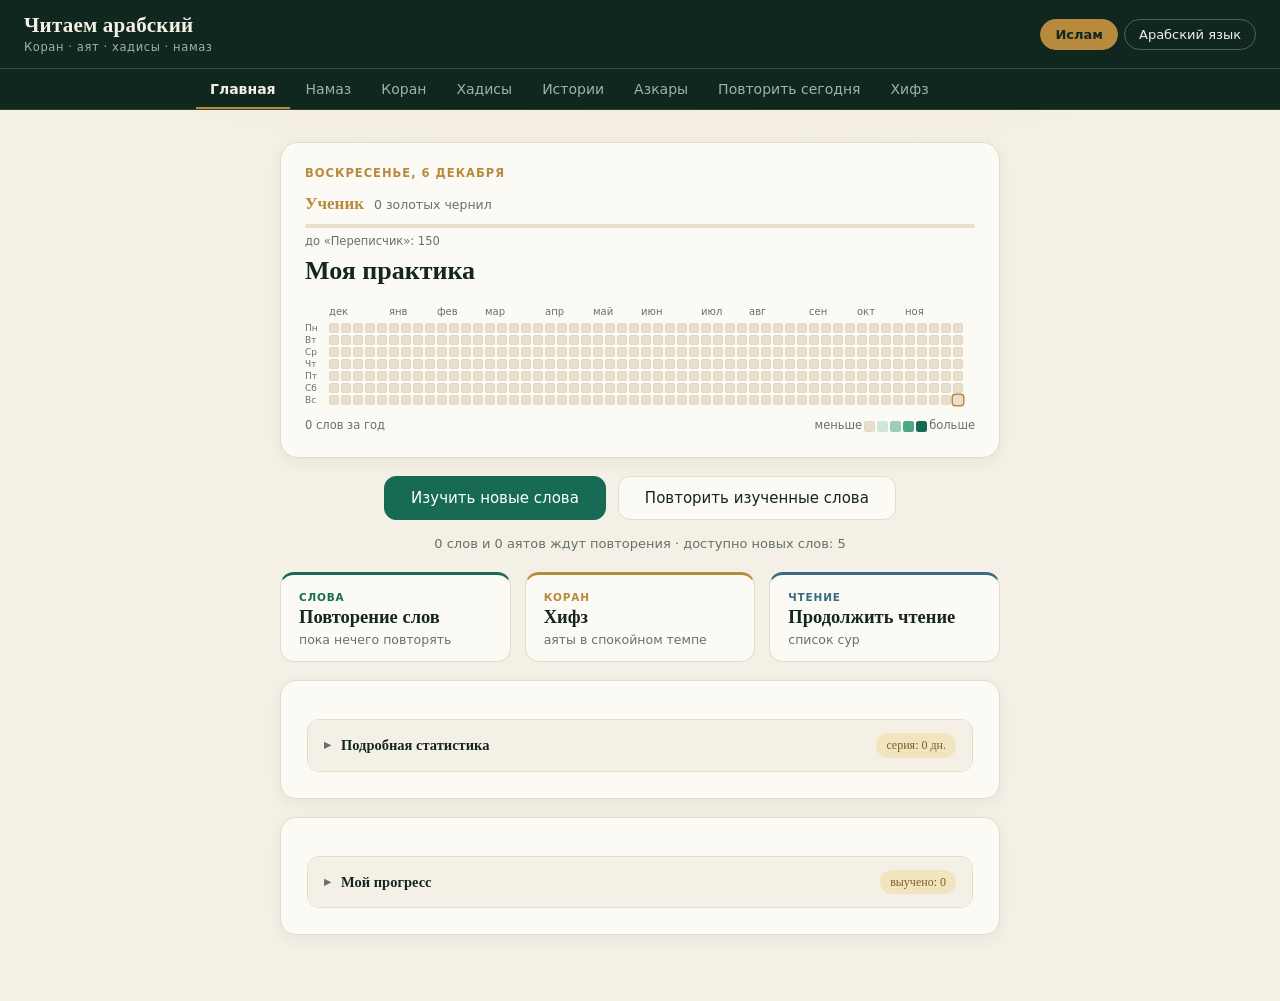
==== commit 7e71cda7: "Геймификация: золотые чернила и уровни пути писца" ====
--- a/index.html
+++ b/index.html
@@ -293,6 +293,7 @@
   <script src="js/data-huna.js"></script>
   <script src="js/util.js"></script>
   <script src="js/mode.js"></script>
+  <script src="js/ink.js"></script>
 <script src="js/srs-core.js"></script>
 <script src="js/words-core.js"></script>
 <script src="js/word-index.js"></script>
--- a/css/style.css
+++ b/css/style.css
@@ -1003,6 +1003,47 @@
 .hero-title {
   font-family: var(--font-serif);
   font-size: 26px; font-weight: 600; margin: 0;
+}
+
+/* золотые чернила: уровень и прогресс в шапке Главной */
+.ink-line { display: flex; align-items: baseline; gap: 10px; margin: 8px 0 0; }
+.ink-level {
+  font-family: var(--font-serif);
+  font-size: 17px; font-weight: 600; color: var(--gold);
+}
+.ink-amount { font-size: 12.5px; color: var(--ink-muted); }
+.ink-bar {
+  height: 4px; margin-top: 7px;
+  border-radius: 2px; background: var(--paper-deep); overflow: hidden;
+}
+.ink-fill {
+  height: 100%; border-radius: 2px;
+  background: linear-gradient(90deg, #d8b25e, var(--gold));
+  transition: width .4s ease;
+}
+.ink-next { margin: 5px 0 0; font-size: 11.5px; color: var(--ink-muted); }
+
+/* итог сессии */
+.ink-earned {
+  margin-top: 10px; font-size: 14px; color: #7c5f22;
+  background: var(--gold-soft); border-radius: 10px;
+  padding: 8px 14px; display: inline-block;
+}
+.ink-earned b { color: #5d4512; }
+
+/* уведомление о новом уровне */
+.ink-toast {
+  position: fixed; left: 50%; bottom: 26px; transform: translateX(-50%);
+  z-index: 60; padding: 12px 24px;
+  border: 1px solid var(--gold); border-radius: 12px;
+  background: var(--night); color: var(--gold-soft);
+  font-weight: 600; box-shadow: 0 10px 30px rgba(16, 39, 32, .35);
+  animation: inkToastIn .35s ease;
+}
+.ink-toast b { color: #fffdf5; }
+@keyframes inkToastIn {
+  from { opacity: 0; transform: translate(-50%, 12px); }
+  to { opacity: 1; transform: translate(-50%, 0); }
 }
 
 /* сетка дней: столбец = неделя (Пн…Вс) */
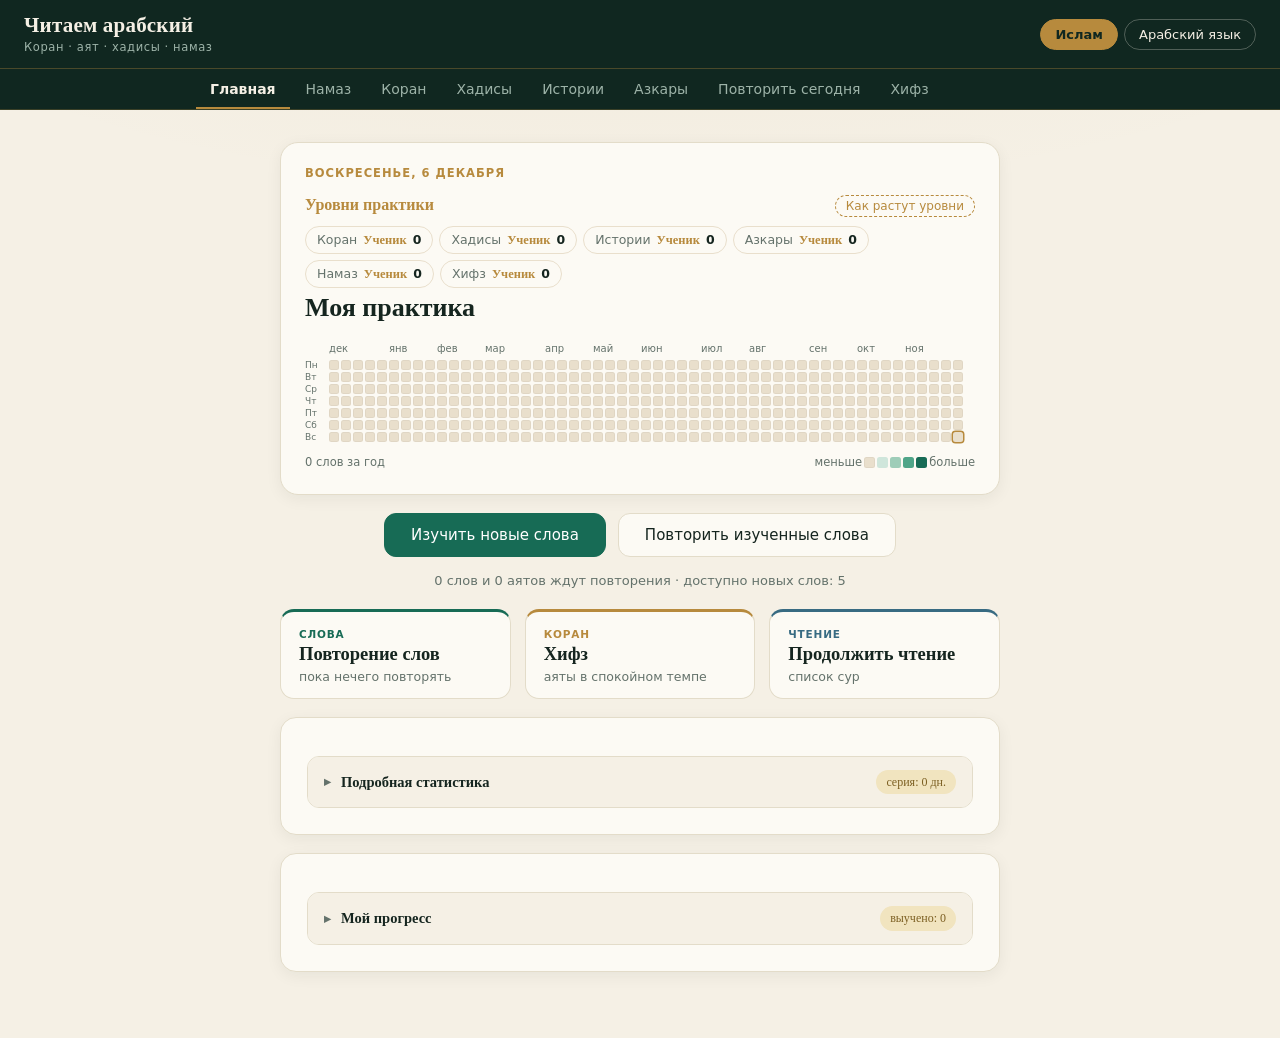
==== commit 0008cefb: "Чернила по разделам и окно «Уровни»" ====
--- a/index.html
+++ b/index.html
@@ -276,6 +276,12 @@
     <h3 class="lm-title" id="lmTitle" lang="ar" dir="rtl"></h3>
     <p class="lm-note" id="lmNote"></p>
     <div class="lm-body" id="lmBody"></div>
+  </div>
+  <!-- Окно «Уровни и золотые чернила» -->
+  <div id="levelsModal" class="word-card levels-modal hidden" role="dialog" aria-modal="true" aria-label="Уровни и золотые чернила">
+    <button class="word-card-close" onclick="closeLevelsModal()" aria-label="Закрыть окно уровней">✕</button>
+    <h3 class="lm-title" id="levelsTitle">Уровни пути писца</h3>
+    <div class="lv-body" id="levelsBody"></div>
   </div>
   <div id="overlay" class="overlay hidden" onclick="closeWordCard()"></div>
 
--- a/css/style.css
+++ b/css/style.css
@@ -1006,6 +1006,36 @@
 }
 
 /* золотые чернила: уровень и прогресс в шапке Главной */
+.ink-block { margin: 10px 0 0; }
+.ink-block-head { display: flex; align-items: baseline; justify-content: space-between; gap: 10px; }
+.ink-block-title {
+  font-family: var(--font-serif);
+  font-size: 16px; font-weight: 600; color: var(--gold);
+}
+.ink-help-btn {
+  font-family: var(--font-ui);
+  font-size: 12px; padding: 3px 10px;
+  border: 1px dashed var(--gold); border-radius: 999px;
+  background: none; color: var(--gold); cursor: pointer;
+  transition: background .15s, color .15s;
+}
+.ink-help-btn:hover { background: var(--gold-soft); }
+.ink-help-btn:focus-visible { outline: 3px solid var(--focus); outline-offset: 2px; }
+.ink-chips { display: flex; flex-wrap: wrap; gap: 6px; margin-top: 8px; }
+.ink-chip {
+  display: inline-flex; align-items: baseline; gap: 6px;
+  font-family: var(--font-ui); font-size: 12.5px;
+  padding: 5px 11px;
+  border: 1px solid var(--paper-deep); border-radius: 999px;
+  background: var(--card); color: var(--ink); cursor: pointer;
+  transition: border-color .15s, background .15s;
+}
+.ink-chip:hover { border-color: var(--gold); background: var(--gold-soft); }
+.ink-chip:focus-visible { outline: 3px solid var(--focus); outline-offset: 2px; }
+.ink-chip-sec { color: var(--ink-muted); }
+.ink-chip-level { font-family: var(--font-serif); font-weight: 600; color: var(--gold); }
+.ink-chip-ink { font-weight: 600; color: var(--ink); }
+.ink-toast-sec { color: var(--ink-muted); font-weight: 500; }
 .ink-line { display: flex; align-items: baseline; gap: 10px; margin: 8px 0 0; }
 .ink-level {
   font-family: var(--font-serif);
@@ -1022,6 +1052,57 @@
   transition: width .4s ease;
 }
 .ink-next { margin: 5px 0 0; font-size: 11.5px; color: var(--ink-muted); }
+.ink-box { cursor: pointer; }
+.ink-box:hover { border-color: var(--gold); background: var(--gold-soft); }
+.ink-box:focus-visible { outline: 3px solid var(--focus); outline-offset: 2px; }
+
+/* окно «Уровни пути писца» */
+.levels-modal { width: min(640px, 94vw); max-height: 86vh; overflow-y: auto; }
+.lv-body { margin-top: 6px; }
+.lv-h {
+  margin: 18px 0 10px;
+  font-family: var(--font-serif); font-size: 16px; font-weight: 600; color: var(--gold);
+}
+.lv-h:first-child { margin-top: 6px; }
+.lv-rules-grid { display: grid; grid-template-columns: repeat(auto-fit, minmax(210px, 1fr)); gap: 6px; }
+.lv-rule {
+  display: flex; justify-content: space-between; align-items: baseline; gap: 8px;
+  padding: 7px 11px; border: 1px solid var(--line); border-radius: 9px; background: var(--card);
+  font-family: var(--font-ui); font-size: 13px;
+}
+.lv-rule-t { color: var(--ink-muted); }
+.lv-rule-v { font-weight: 700; color: var(--gold); }
+.lv-note { margin: 10px 0 0; font-size: 12px; color: var(--ink-muted); line-height: 1.5; }
+.lv-group { margin-top: 14px; }
+.lv-row {
+  display: grid;
+  grid-template-columns: 1fr auto auto;
+  grid-template-areas: "sec level ink" "bar bar bar" "next next next";
+  align-items: baseline; gap: 4px 10px;
+  padding: 9px 11px; margin-bottom: 6px;
+  border: 1px solid var(--line); border-radius: 10px; background: var(--card);
+}
+.lv-row-focus { border-color: var(--gold); background: #fdf8ec; }
+.lv-sec { grid-area: sec; font-family: var(--font-ui); font-size: 13.5px; color: var(--ink); }
+.lv-level { grid-area: level; font-family: var(--font-serif); font-weight: 600; color: var(--gold); }
+.lv-ink { grid-area: ink; font-weight: 700; font-family: var(--font-ui); font-size: 13px; }
+.lv-bar { grid-area: bar; height: 4px; border-radius: 2px; background: var(--paper-deep); overflow: hidden; }
+.lv-fill { height: 100%; border-radius: 2px; background: linear-gradient(90deg, #d8b25e, var(--gold)); }
+.lv-next { grid-area: next; font-size: 11.5px; color: var(--ink-muted); }
+.lv-ladder { margin-top: 8px; }
+.lv-step {
+  display: flex; align-items: baseline; gap: 10px;
+  padding: 6px 11px; border-radius: 9px;
+  font-family: var(--font-ui); font-size: 13px;
+}
+.lv-step-now { background: var(--gold-soft); border: 1px solid var(--gold); }
+.lv-step-no {
+  flex: 0 0 auto; width: 20px; height: 20px; line-height: 20px; text-align: center;
+  border-radius: 50%; background: var(--paper-deep); color: var(--ink-muted); font-size: 11px; font-weight: 700;
+}
+.lv-step-now .lv-step-no { background: var(--gold); color: var(--night); }
+.lv-step-name { font-family: var(--font-serif); font-weight: 600; color: var(--ink); }
+.lv-step-min { margin-left: auto; color: var(--ink-muted); }
 
 /* итог сессии */
 .ink-earned {
@@ -1545,6 +1626,50 @@
   color: var(--ink-muted);
   font-weight: 400;
 }
+
+/* «Оживающая рукопись»: лист главы подсвечивается золотом по мере выучивания слов */
+.ms-leaf {
+  flex: 0 0 auto;
+  display: inline-flex;
+  align-items: center;
+  gap: 2.5px;
+  padding: 4px 7px;
+  border: 1px solid var(--line);
+  border-radius: 6px;
+  background: var(--card);
+}
+.ms-leaf i {
+  display: block;
+  width: 7px; height: 3px;
+  border-radius: 1.5px;
+  background: var(--paper-deep);
+  transition: background .3s ease;
+}
+/* штрихи разной ширины — как строка рукописи */
+.ms-leaf i:nth-child(3n) { width: 10px; }
+.ms-leaf i:nth-child(4n+1) { width: 5px; }
+.ms-leaf i.on { background: var(--gold); }
+/* глава полностью выучена — лист «завершён» */
+.words-chapter.ms-complete .words-chapter-title {
+  background: var(--gold-soft);
+  border-color: var(--gold);
+}
+.words-chapter.ms-complete .words-chapter-title:hover { background: #eedcae; }
+.words-chapter.ms-complete .words-caret { color: var(--gold); }
+.words-chapter.ms-complete .ms-leaf { border-color: var(--gold); background: #fdf8ec; }
+
+/* рукопись тома: сводка над списком глав */
+.ms-book { flex: 1 0 100%; margin: 2px 0 4px; }
+.ms-book-top { display: flex; justify-content: space-between; align-items: baseline; margin-bottom: 6px; }
+.ms-book-label { font-family: var(--font-serif); font-size: 15px; font-weight: 600; color: var(--gold); }
+.ms-book-pct { font-family: var(--font-ui); font-size: 13px; color: var(--ink-muted); }
+.ms-book-bar { height: 5px; border-radius: 2.5px; background: var(--paper-deep); overflow: hidden; }
+.ms-book-fill {
+  height: 100%; border-radius: 2.5px;
+  background: linear-gradient(90deg, #d8b25e, var(--gold));
+  transition: width .5s ease;
+}
+.ms-book-note { display: block; margin-top: 5px; font-size: 11.5px; color: var(--ink-muted); }
 .fold-all-btn {
   font-family: var(--font-ui);
   font-size: 13px;
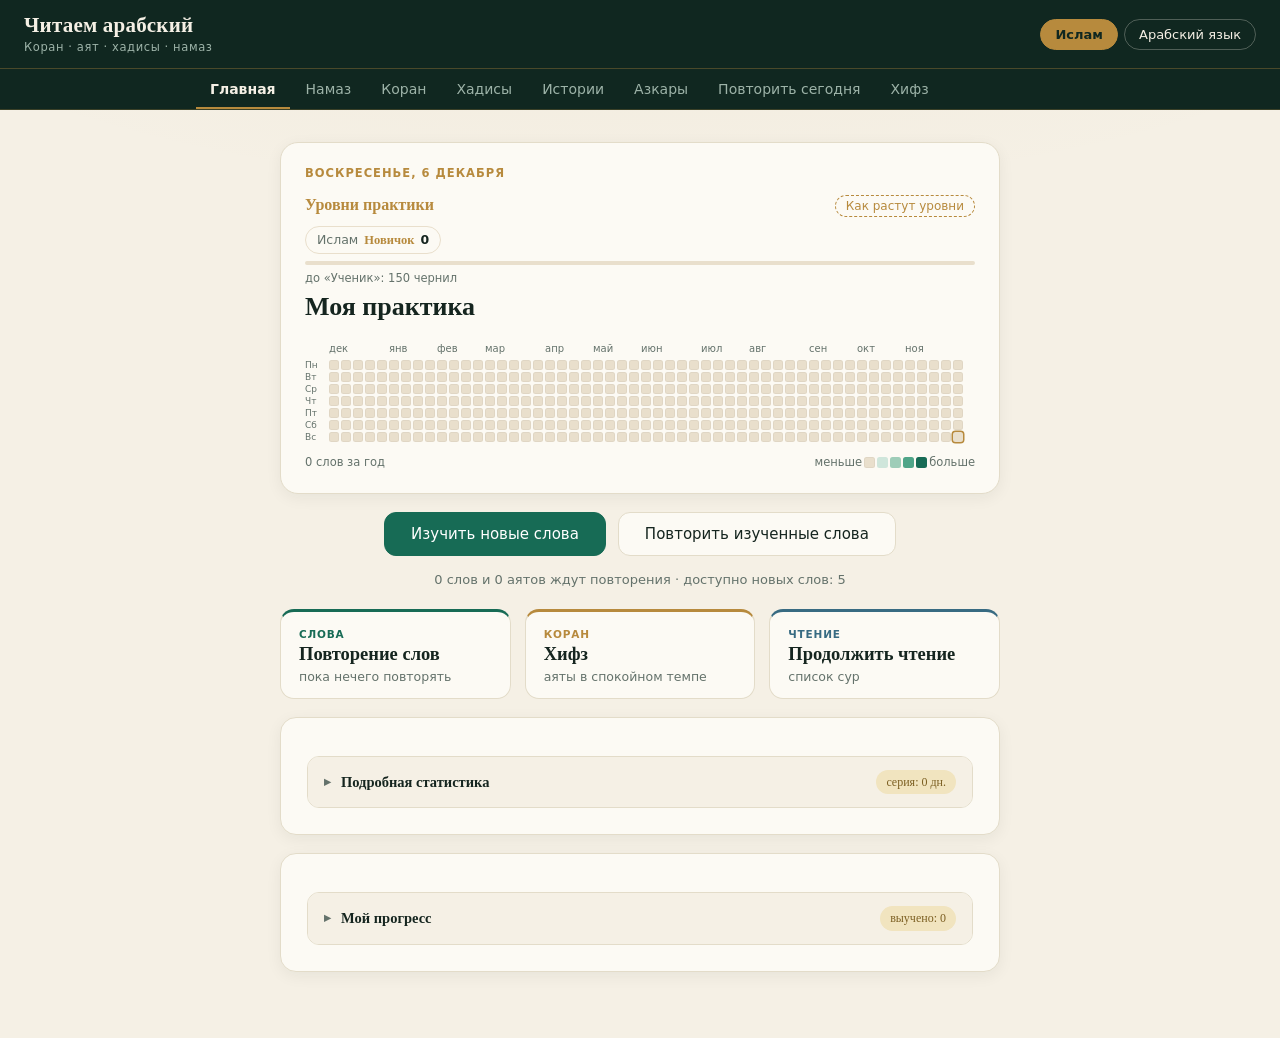
==== commit 534ecfa6: "Плеер: ⏮/⏭ по репликам, цепочка озвучки; имена и цифры вне изучения По решению пользователя:  1. В п" ====
--- a/index.html
+++ b/index.html
@@ -197,10 +197,10 @@
     </div>
 
     <div class="player-bar">
-      <button id="btnRewind" class="player-btn" title="Назад на 5 секунд" aria-label="Назад на 5 секунд">−5с</button>
+      <button id="btnPrev" class="player-btn" title="Предыдущая реплика" aria-label="Предыдущая реплика">⏮</button>
       <button id="btnPlayPause" class="player-btn primary" title="Воспроизвести или приостановить" aria-label="Воспроизвести или приостановить">▶</button>
       <button id="btnStop" class="player-btn" title="Остановить" aria-label="Остановить воспроизведение">■</button>
-      <button id="btnForward" class="player-btn" title="Вперёд на 5 секунд" aria-label="Вперёд на 5 секунд">+5с</button>
+      <button id="btnNext" class="player-btn" title="Следующая реплика" aria-label="Следующая реплика">⏭</button>
       <div class="player-time">
         <span id="timeCurrent">0:00</span>
         <input type="range" id="seekBar" min="0" max="100" value="0" step="0.1">
--- a/css/style.css
+++ b/css/style.css
@@ -1021,11 +1021,10 @@
 }
 .ink-help-btn:hover { background: var(--gold-soft); }
 .ink-help-btn:focus-visible { outline: 3px solid var(--focus); outline-offset: 2px; }
-.ink-chips { display: flex; flex-wrap: wrap; gap: 6px; margin-top: 8px; }
 .ink-chip {
   display: inline-flex; align-items: baseline; gap: 6px;
   font-family: var(--font-ui); font-size: 12.5px;
-  padding: 5px 11px;
+  margin-top: 8px; padding: 5px 11px;
   border: 1px solid var(--paper-deep); border-radius: 999px;
   background: var(--card); color: var(--ink); cursor: pointer;
   transition: border-color .15s, background .15s;
@@ -1074,22 +1073,27 @@
 .lv-rule-v { font-weight: 700; color: var(--gold); }
 .lv-note { margin: 10px 0 0; font-size: 12px; color: var(--ink-muted); line-height: 1.5; }
 .lv-group { margin-top: 14px; }
-.lv-row {
-  display: grid;
-  grid-template-columns: 1fr auto auto;
-  grid-template-areas: "sec level ink" "bar bar bar" "next next next";
-  align-items: baseline; gap: 4px 10px;
-  padding: 9px 11px; margin-bottom: 6px;
-  border: 1px solid var(--line); border-radius: 10px; background: var(--card);
-}
-.lv-row-focus { border-color: var(--gold); background: #fdf8ec; }
-.lv-sec { grid-area: sec; font-family: var(--font-ui); font-size: 13.5px; color: var(--ink); }
-.lv-level { grid-area: level; font-family: var(--font-serif); font-weight: 600; color: var(--gold); }
-.lv-ink { grid-area: ink; font-weight: 700; font-family: var(--font-ui); font-size: 13px; }
-.lv-bar { grid-area: bar; height: 4px; border-radius: 2px; background: var(--paper-deep); overflow: hidden; }
+.lv-group-ink { font-family: var(--font-ui); font-size: 12px; font-weight: 500; color: var(--ink-muted); }
+.lv-group-now .lv-h { color: var(--gold); }
+.lv-chips { display: flex; flex-wrap: wrap; gap: 6px; }
+.lv-chip {
+  display: inline-flex; align-items: baseline; gap: 6px;
+  font-family: var(--font-ui); font-size: 12.5px; color: var(--ink-muted);
+  padding: 5px 11px;
+  border: 1px solid var(--line); border-radius: 999px; background: var(--card);
+}
+.lv-chip b { font-weight: 700; color: var(--ink); }
+.lv-bar { height: 4px; border-radius: 2px; background: var(--paper-deep); overflow: hidden; }
+.lv-bar-wide { margin: 0 0 10px; }
 .lv-fill { height: 100%; border-radius: 2px; background: linear-gradient(90deg, #d8b25e, var(--gold)); }
-.lv-next { grid-area: next; font-size: 11.5px; color: var(--ink-muted); }
+
+/* лестница «пути писца»: где я сейчас */
 .lv-ladder { margin-top: 8px; }
+.lv-where {
+  margin: 0 0 8px; font-family: var(--font-ui); font-size: 13.5px; color: var(--ink);
+}
+.lv-where b { font-family: var(--font-serif); font-size: 16px; color: var(--gold); }
+.lv-where-sub { display: block; margin-top: 3px; font-size: 12px; color: var(--ink-muted); }
 .lv-step {
   display: flex; align-items: baseline; gap: 10px;
   padding: 6px 11px; border-radius: 9px;
@@ -1103,6 +1107,11 @@
 .lv-step-now .lv-step-no { background: var(--gold); color: var(--night); }
 .lv-step-name { font-family: var(--font-serif); font-weight: 600; color: var(--ink); }
 .lv-step-min { margin-left: auto; color: var(--ink-muted); }
+.lv-badge {
+  flex: 0 0 auto; font-size: 11px; font-weight: 600; padding: 2px 8px;
+  border: 1px solid var(--line); border-radius: 999px; color: var(--ink-muted); background: var(--card);
+}
+.lv-badge-now { border-color: var(--gold); color: #7c5f22; background: #fdf8ec; }
 
 /* итог сессии */
 .ink-earned {
